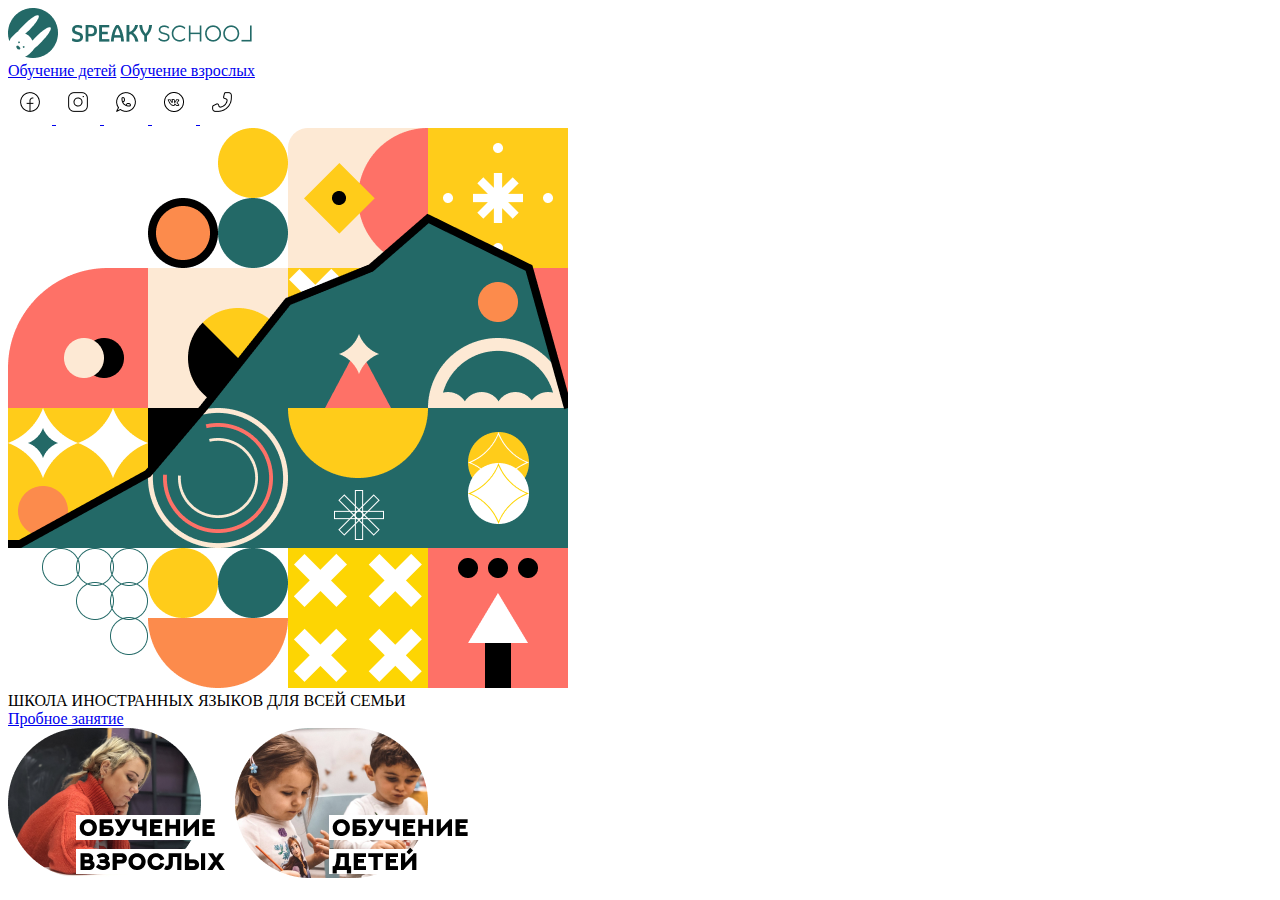
==== index.html @ a92d76d6 "add prepros ad scss" ====
<!DOCTYPE html>
<html lang="en">
<head>
    <meta charset="UTF-8">
    <meta http-equiv="X-UA-Compatible" content="IE=edge">
    <meta name="viewport" content="width=device-width, initial-scale=1.0">
    <title>Speaky School</title>
</head>
<body>
    <nav class="nav">
        <div class="nav__logo">
            <img src="/img/main/logo_header.png" alt="SPEAKY SCHOOL">
        </div>
        <a href="#" class="nav__menu">Обучение детей</a>
        <a href="#" class="nav__menu">Обучение взрослых</a>
        <div class="contacts">
            <a href="#" class="contacts__facebook">
                <img src="/img/main/facebook.png" alt="facebook">
            </a>
            <a href="#" class="contacts__instagram">
                <img src="/img/main/instagram.png" alt="instagram">
            </a>
            <a href="#" class="contacts__whatsup">
                <img src="/img/main/whatsapp.png" alt="whatsapp">
            </a>
            <a href="#" class="contacts__vk">
                <img src="/img/main/vk.png" alt="vk">
            </a>
            <a href="#" class="contacts__phone">
                <img src="/img/main/phone.png" alt="phone">
            </a>
        </div>
    </nav>
    <header class="header">
        <div class="header__logo">
            <img src="/img/main/head.png" alt="head">
        </div>
        <div class="title">
            <div class="title__text">ШКОЛА ИНОСТРАННЫХ ЯЗЫКОВ ДЛЯ ВСЕЙ СЕМЬИ</div>
            <a href="#" class="title__btn">Пробное занятие</a>
        </div>
    </header>
    <section class="subtitle">
        <img src="/img/main/adult_head.png" alt="adults_head">
        <img src="/img/main/children_head.png" alt="children_head">
    </section>
</body>
</html>
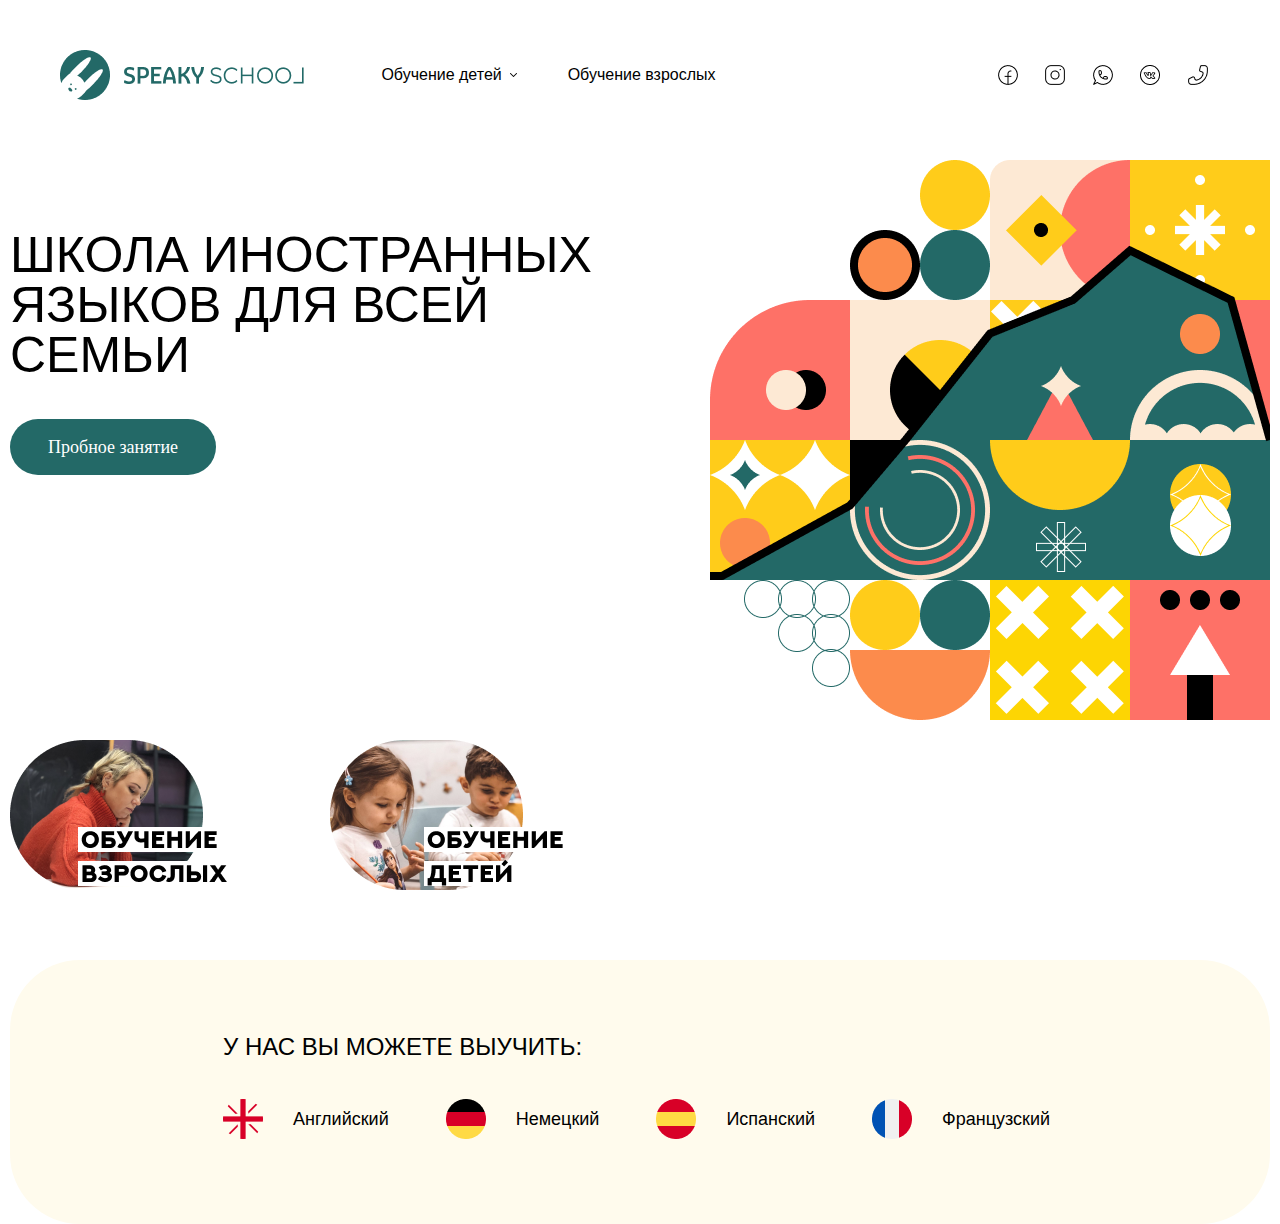
==== commit 27aaffc1: "first part of first page" ====
--- a/index.html
+++ b/index.html
@@ -4,6 +4,7 @@
     <meta charset="UTF-8">
     <meta http-equiv="X-UA-Compatible" content="IE=edge">
     <meta name="viewport" content="width=device-width, initial-scale=1.0">
+    <link rel="stylesheet" href="/css/style.css">
     <title>Speaky School</title>
 </head>
 <body>
@@ -11,8 +12,8 @@
         <div class="nav__logo">
             <img src="/img/main/logo_header.png" alt="SPEAKY SCHOOL">
         </div>
-        <a href="#" class="nav__menu">Обучение детей</a>
-        <a href="#" class="nav__menu">Обучение взрослых</a>
+        <a href="#" class="nav__menu children">Обучение детей <img src="/img/main/down-small.png" alt="down-small"></a>
+        <a href="#" class="nav__menu adults">Обучение взрослых</a>
         <div class="contacts">
             <a href="#" class="contacts__facebook">
                 <img src="/img/main/facebook.png" alt="facebook">
@@ -31,18 +32,29 @@
             </a>
         </div>
     </nav>
-    <header class="header">
-        <div class="header__logo">
-            <img src="/img/main/head.png" alt="head">
+    <header class="container-header">
+        <div class="header">
+            <div class="title">
+                <h1 class="title__text">ШКОЛА ИНОСТРАННЫХ ЯЗЫКОВ ДЛЯ ВСЕЙ СЕМЬИ</h1>
+                <a href="#" class="title__btn">Пробное занятие</a>
+            </div>
+            <div class="header__logo">
+                <img src="/img/main/head.png" alt="head">
+            </div>
         </div>
-        <div class="title">
-            <div class="title__text">ШКОЛА ИНОСТРАННЫХ ЯЗЫКОВ ДЛЯ ВСЕЙ СЕМЬИ</div>
-            <a href="#" class="title__btn">Пробное занятие</a>
+        <div class="subtitle">
+            <img src="/img/main/adult_head.png" alt="adults_head">
+            <img src="/img/main/children_head.png" alt="children_head">
         </div>
     </header>
-    <section class="subtitle">
-        <img src="/img/main/adult_head.png" alt="adults_head">
-        <img src="/img/main/children_head.png" alt="children_head">
+    <section class="learn">
+        <h2 class="learn__title">У НАС ВЫ МОЖЕТЕ ВЫУЧИТЬ:</h2>
+        <div class="learn__language">
+            <h3 class="learn__language_english">Английский</h3>
+            <h3 class="learn__language_germany">Немецкий</h3>
+            <h3 class="learn__language_spain">Испанский</h3>
+            <h3 class="learn__language_france">Французский</h3>
+        </div>
     </section>
 </body>
 </html>--- a/css/style.css
+++ b/css/style.css
@@ -0,0 +1,225 @@
+@font-face {
+  font-family: "Nextart-Heavy", Arial, Helvetica, sans-serif;
+  src: url(../fonts/Nextart-Heavy.otf) format("opentype");
+  font-style: normal;
+  font-weight: 900;
+}
+@font-face {
+  font-family: "Raleway-SemiBold", Arial, Helvetica, sans-serif;
+  src: url(../fonts/Raleway-SemiBold.ttf) format("truetype");
+  font-style: normal;
+  font-weight: 600;
+}
+@font-face {
+  font-family: "Raleway-Medium", Arial, Helvetica, sans-serif;
+  src: url(../fonts/Raleway-Medium.ttf) format("truetype");
+  font-style: normal;
+  font-weight: 500;
+}
+@font-face {
+  font-family: "Raleway-Light", Arial, Helvetica, sans-serif;
+  src: url(../fonts/Raleway-Light.ttf) format("truetype");
+  font-style: normal;
+  font-weight: 300;
+}
+* {
+  padding: 0;
+  margin: 0;
+  border: 0;
+}
+
+*, *:before, *:after {
+  -webkit-box-sizing: border-box;
+  box-sizing: border-box;
+}
+
+:focus, :active {
+  outline: none;
+}
+
+a:focus, a:active {
+  outline: none;
+}
+
+nav, footer, header, aside {
+  display: block;
+}
+
+html, body {
+  height: 100%;
+  width: 100%;
+  font-size: 100%;
+  line-height: 1;
+  font-size: 14px;
+  -ms-text-size-adjust: 100%;
+  -moz-text-size-adjust: 100%;
+}
+
+input, button, textarea {
+  font-family: inherit;
+}
+
+input::-ms-clear {
+  display: none;
+}
+
+button {
+  cursor: pointer;
+}
+
+button::-moz-focus-inner {
+  padding: 0;
+  border: 0;
+}
+
+a, a:visited {
+  text-decoration: none;
+  color: black;
+}
+
+a:hover {
+  text-decoration: none;
+}
+
+ul li {
+  list-style: none;
+}
+
+img {
+  vertical-align: top;
+}
+
+h1, h2, h3, h4, h5, h6 {
+  font-size: inherit;
+  font-weight: inherit;
+}
+
+.nav {
+  max-width: 1260px;
+  display: -webkit-box;
+  display: -ms-flexbox;
+  display: flex;
+  -webkit-box-pack: center;
+      -ms-flex-pack: center;
+          justify-content: center;
+  -webkit-box-align: center;
+      -ms-flex-align: center;
+          align-items: center;
+  margin: 50px auto 60px;
+}
+
+.nav__logo {
+  margin-right: 77px;
+}
+
+.nav__menu {
+  font-family: "Raleway-Medium", Arial, Helvetica, sans-serif;
+  font-size: 16px;
+}
+.nav__menu img {
+  margin-right: 46.5px;
+}
+.nav__menu.adults {
+  margin-right: 270px;
+}
+
+.container-header {
+  max-width: 1260px;
+  margin: 0 auto;
+}
+
+.header {
+  display: -webkit-box;
+  display: -ms-flexbox;
+  display: flex;
+  margin-bottom: 20px;
+}
+.header .title__text {
+  font-family: "Nextart-Heavy", Arial, Helvetica, sans-serif;
+  font-size: 50px;
+  width: 665px;
+  margin-top: 70px;
+  margin-right: 35px;
+  margin-bottom: 58px;
+}
+.header .title__btn {
+  border-radius: 30px;
+  padding: 18px 38px;
+  background-color: #236967;
+  color: white;
+  font-size: 18px;
+}
+
+.subtitle {
+  max-width: 562px;
+  display: -webkit-box;
+  display: -ms-flexbox;
+  display: flex;
+  -webkit-box-pack: justify;
+      -ms-flex-pack: justify;
+          justify-content: space-between;
+}
+
+.learn {
+  max-width: 1260px;
+  margin: 70px auto 140px;
+  background: #FFFBED;
+  border-radius: 70px;
+  padding: 75px 220px 85px 213px;
+}
+.learn .learn__title {
+  margin-bottom: 40px;
+  font-size: 24px;
+  font-family: "Nextart-Heavy", Arial, Helvetica, sans-serif;
+}
+.learn .learn__language {
+  display: -webkit-box;
+  display: -ms-flexbox;
+  display: flex;
+  -webkit-box-pack: justify;
+      -ms-flex-pack: justify;
+          justify-content: space-between;
+  height: 40px;
+  font-size: 18px;
+  font-family: "Raleway-Medium", Arial, Helvetica, sans-serif;
+}
+.learn .learn__language .learn__language_english {
+  background: url(/img/main/english.png) no-repeat left;
+  display: -webkit-box;
+  display: -ms-flexbox;
+  display: flex;
+  -webkit-box-align: center;
+      -ms-flex-align: center;
+          align-items: center;
+  padding-left: 70px;
+}
+.learn .learn__language .learn__language_germany {
+  background: url(/img/main/germany.png) no-repeat left;
+  display: -webkit-box;
+  display: -ms-flexbox;
+  display: flex;
+  -webkit-box-align: center;
+      -ms-flex-align: center;
+          align-items: center;
+  padding-left: 70px;
+}
+.learn .learn__language .learn__language_spain {
+  background: url(/img/main/spain.png) no-repeat left;
+  display: -webkit-box;
+  display: -ms-flexbox;
+  display: flex;
+  -webkit-box-align: center;
+      -ms-flex-align: center;
+          align-items: center;
+  padding-left: 70px;
+}
+.learn .learn__language .learn__language_france {
+  background: url(/img/main/france.png) no-repeat left;
+  display: -webkit-box;
+  display: -ms-flexbox;
+  display: flex;
+  -webkit-box-align: center;
+      -ms-flex-align: center;
+          align-items: center;
+  padding-left: 70px;
+}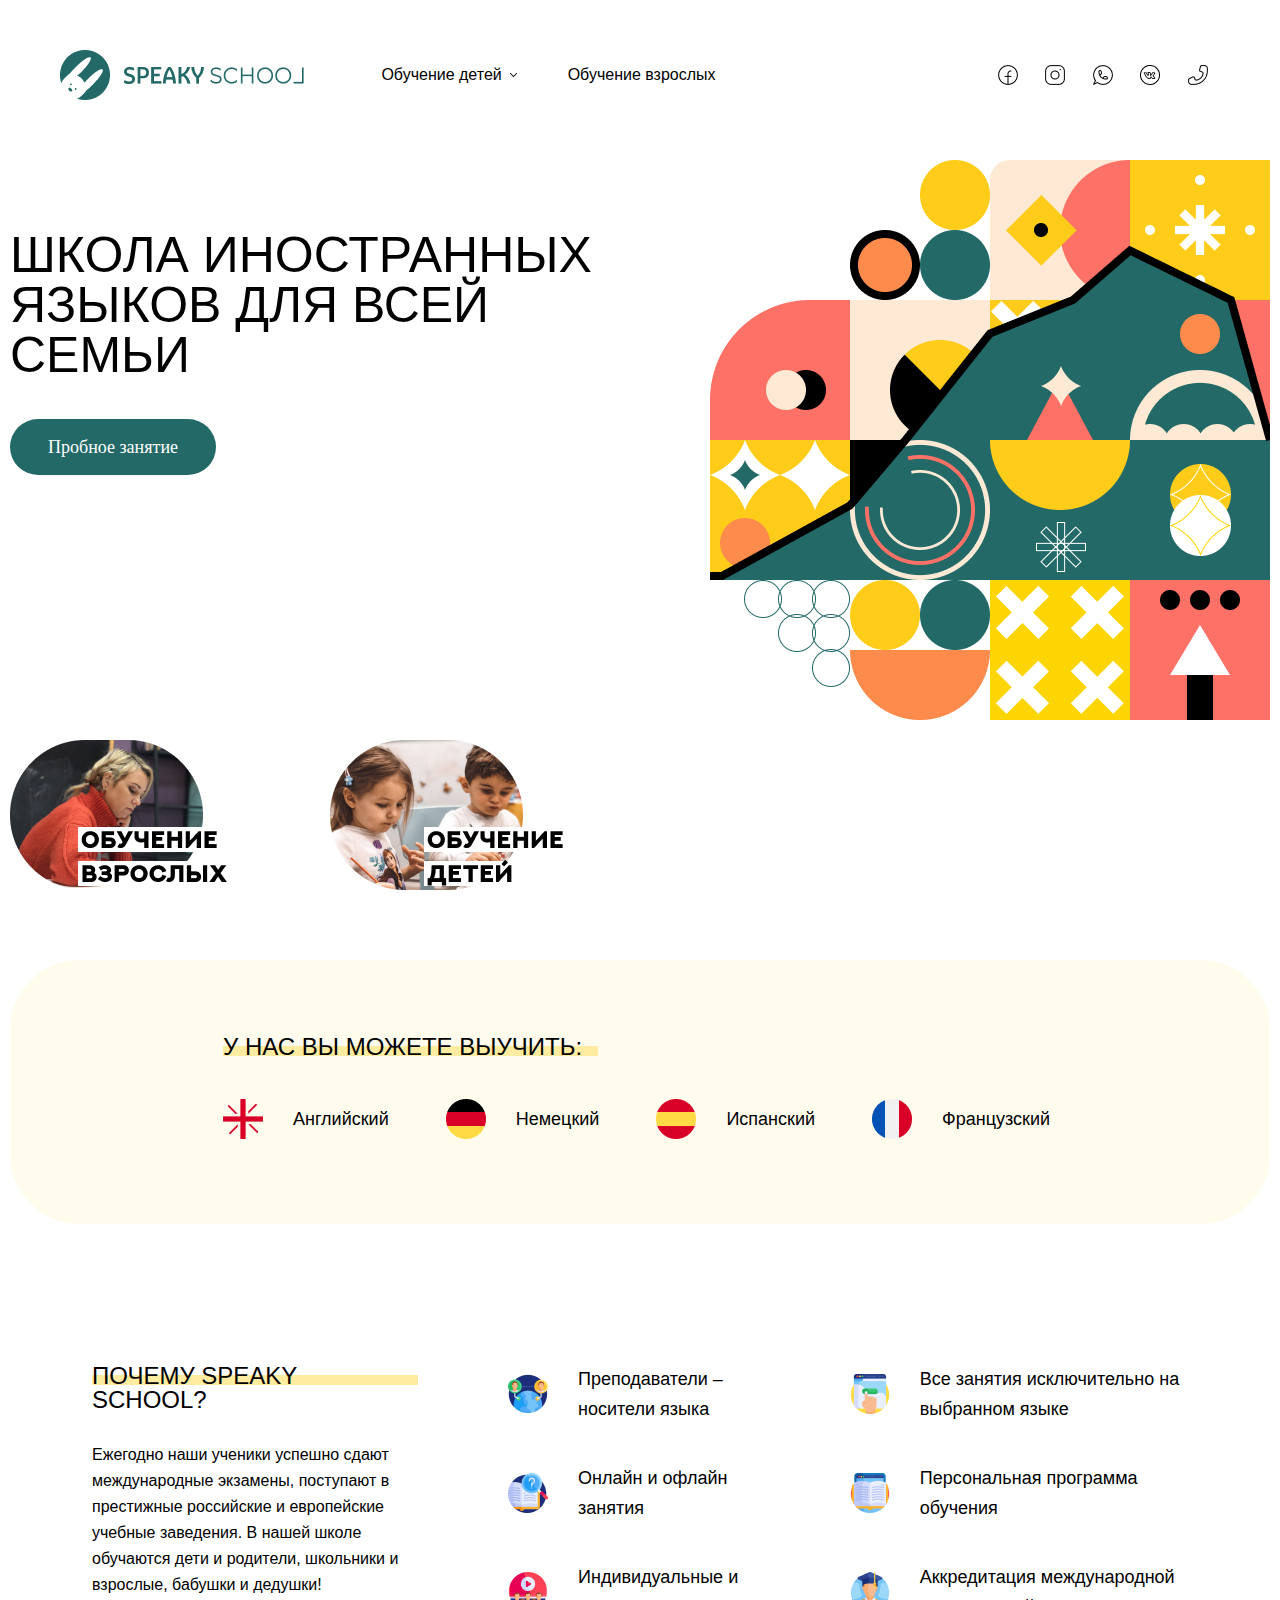
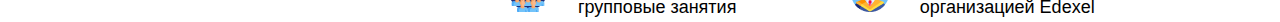
==== commit 4b9b304c: "add section whyss?" ====
--- a/index.html
+++ b/index.html
@@ -48,7 +48,10 @@
         </div>
     </header>
     <section class="learn">
-        <h2 class="learn__title">У НАС ВЫ МОЖЕТЕ ВЫУЧИТЬ:</h2>
+        <div class="title">
+            <div class="title__rectangle"></div>
+            <h2 class="learn__title">У НАС ВЫ МОЖЕТЕ ВЫУЧИТЬ:</h2>
+        </div>
         <div class="learn__language">
             <h3 class="learn__language_english">Английский</h3>
             <h3 class="learn__language_germany">Немецкий</h3>
@@ -56,5 +59,27 @@
             <h3 class="learn__language_france">Французский</h3>
         </div>
     </section>
+    <section class="whyss">
+        <div class="description">
+            <div class="title">
+                <div class="title__rectangle"></div>
+                <h2 class="learn__title">ПОЧЕМУ SPEAKY SCHOOL?</h2>
+            </div>
+            <p class="description__text">
+                Ежегодно наши ученики успешно сдают международные экзамены, поступают в престижные российские и европейские учебные заведения. 
+                В нашей школе обучаются дети и родители, школьники и взрослые, бабушки и дедушки!
+            </p>
+        </div>
+        <div class="description__answers left">
+            <h3 class="item1">Преподаватели – носители языка</h3>
+            <h3 class="item2">Онлайн и офлайн занятия</h3>
+            <h3 class="item3">Индивидуальные и групповые занятия</h3>
+        </div>
+        <div class="description__answers right">
+            <h3 class="item1">Все занятия исключительно на выбранном языке</h3>
+            <h3 class="item2">Персональная программа обучения</h3>
+            <h3 class="item3">Аккредитация международной организацией Edexel</h3>
+        </div>
+    </section>
 </body>
 </html>--- a/css/style.css
+++ b/css/style.css
@@ -1,24 +1,24 @@
 @font-face {
   font-family: "Nextart-Heavy", Arial, Helvetica, sans-serif;
-  src: url(../fonts/Nextart-Heavy.otf) format("opentype");
+  src: url(/fonts/Nextart-Heavy.ttf) format("truetype");
   font-style: normal;
   font-weight: 900;
 }
 @font-face {
   font-family: "Raleway-SemiBold", Arial, Helvetica, sans-serif;
-  src: url(../fonts/Raleway-SemiBold.ttf) format("truetype");
+  src: url(/fonts/Raleway-SemiBold.ttf) format("truetype");
   font-style: normal;
   font-weight: 600;
 }
 @font-face {
   font-family: "Raleway-Medium", Arial, Helvetica, sans-serif;
-  src: url(../fonts/Raleway-Medium.ttf) format("truetype");
+  src: url(/fonts/Raleway-Medium.ttf) format("truetype");
   font-style: normal;
   font-weight: 500;
 }
 @font-face {
   font-family: "Raleway-Light", Arial, Helvetica, sans-serif;
-  src: url(../fonts/Raleway-Light.ttf) format("truetype");
+  src: url(/fonts/Raleway-Light.ttf) format("truetype");
   font-style: normal;
   font-weight: 300;
 }
@@ -167,10 +167,24 @@
   border-radius: 70px;
   padding: 75px 220px 85px 213px;
 }
-.learn .learn__title {
+.learn .title {
+  width: 375px;
+  position: relative;
+}
+.learn .title .learn__title {
   margin-bottom: 40px;
   font-size: 24px;
   font-family: "Nextart-Heavy", Arial, Helvetica, sans-serif;
+  position: relative;
+}
+.learn .title .title__rectangle {
+  background: #FFECA0;
+  width: 100%;
+  height: 10px;
+  position: absolute;
+  top: 0;
+  left: 0;
+  margin-top: 11px;
 }
 .learn .learn__language {
   display: -webkit-box;
@@ -222,4 +236,125 @@
       -ms-flex-align: center;
           align-items: center;
   padding-left: 70px;
+}
+
+.whyss {
+  max-width: 1096px;
+  margin: 140px auto;
+  display: -webkit-box;
+  display: -ms-flexbox;
+  display: flex;
+  -webkit-box-pack: justify;
+      -ms-flex-pack: justify;
+          justify-content: space-between;
+}
+.whyss .description {
+  width: 340px;
+}
+.whyss .description .title {
+  width: 326px;
+  position: relative;
+}
+.whyss .description .title .learn__title {
+  margin-bottom: 30px;
+  font-size: 24px;
+  font-family: "Nextart-Heavy", Arial, Helvetica, sans-serif;
+  position: relative;
+}
+.whyss .description .title .title__rectangle {
+  background: #FFECA0;
+  width: 100%;
+  height: 10px;
+  position: absolute;
+  top: 0;
+  left: 0;
+  margin-top: 11px;
+}
+.whyss .description .description__text {
+  font-family: "Raleway-Light", Arial, Helvetica, sans-serif;
+  font-size: 16px;
+  line-height: 26px;
+  padding-bottom: 24px;
+}
+.whyss .description__answers {
+  display: -webkit-box;
+  display: -ms-flexbox;
+  display: flex;
+  -webkit-box-orient: vertical;
+  -webkit-box-direction: normal;
+      -ms-flex-direction: column;
+          flex-direction: column;
+  -webkit-box-pack: justify;
+      -ms-flex-pack: justify;
+          justify-content: space-between;
+  font-family: "Raleway-Medium", Arial, Helvetica, sans-serif;
+  font-size: 18px;
+}
+.whyss .left {
+  padding-left: 90px;
+  line-height: 30px;
+}
+.whyss .left .item1 {
+  background: url(/img/main/why_left01.png) no-repeat left;
+  display: -webkit-box;
+  display: -ms-flexbox;
+  display: flex;
+  -webkit-box-align: center;
+      -ms-flex-align: center;
+          align-items: center;
+  padding-left: 70px;
+}
+.whyss .left .item2 {
+  background: url(/img/main/why_left02.png) no-repeat left;
+  display: -webkit-box;
+  display: -ms-flexbox;
+  display: flex;
+  -webkit-box-align: center;
+      -ms-flex-align: center;
+          align-items: center;
+  padding-left: 70px;
+}
+.whyss .left .item3 {
+  background: url(/img/main/why_left03.png) no-repeat left;
+  display: -webkit-box;
+  display: -ms-flexbox;
+  display: flex;
+  -webkit-box-align: center;
+      -ms-flex-align: center;
+          align-items: center;
+  padding-left: 70px;
+}
+.whyss .right {
+  padding-left: 78px;
+  line-height: 30px;
+}
+.whyss .right .item1 {
+  background: url(/img/main/why_right01.png) no-repeat left;
+  display: -webkit-box;
+  display: -ms-flexbox;
+  display: flex;
+  -webkit-box-align: center;
+      -ms-flex-align: center;
+          align-items: center;
+  padding-left: 70px;
+}
+.whyss .right .item2 {
+  background: url(/img/main/why_right02.png) no-repeat left;
+  display: -webkit-box;
+  display: -ms-flexbox;
+  display: flex;
+  -webkit-box-align: center;
+      -ms-flex-align: center;
+          align-items: center;
+  padding-left: 70px;
+}
+.whyss .right .item3 {
+  background: url(/img/main/why_right03.png) no-repeat left;
+  display: -webkit-box;
+  display: -ms-flexbox;
+  display: flex;
+  -webkit-box-align: center;
+      -ms-flex-align: center;
+          align-items: center;
+  padding-left: 70px;
 }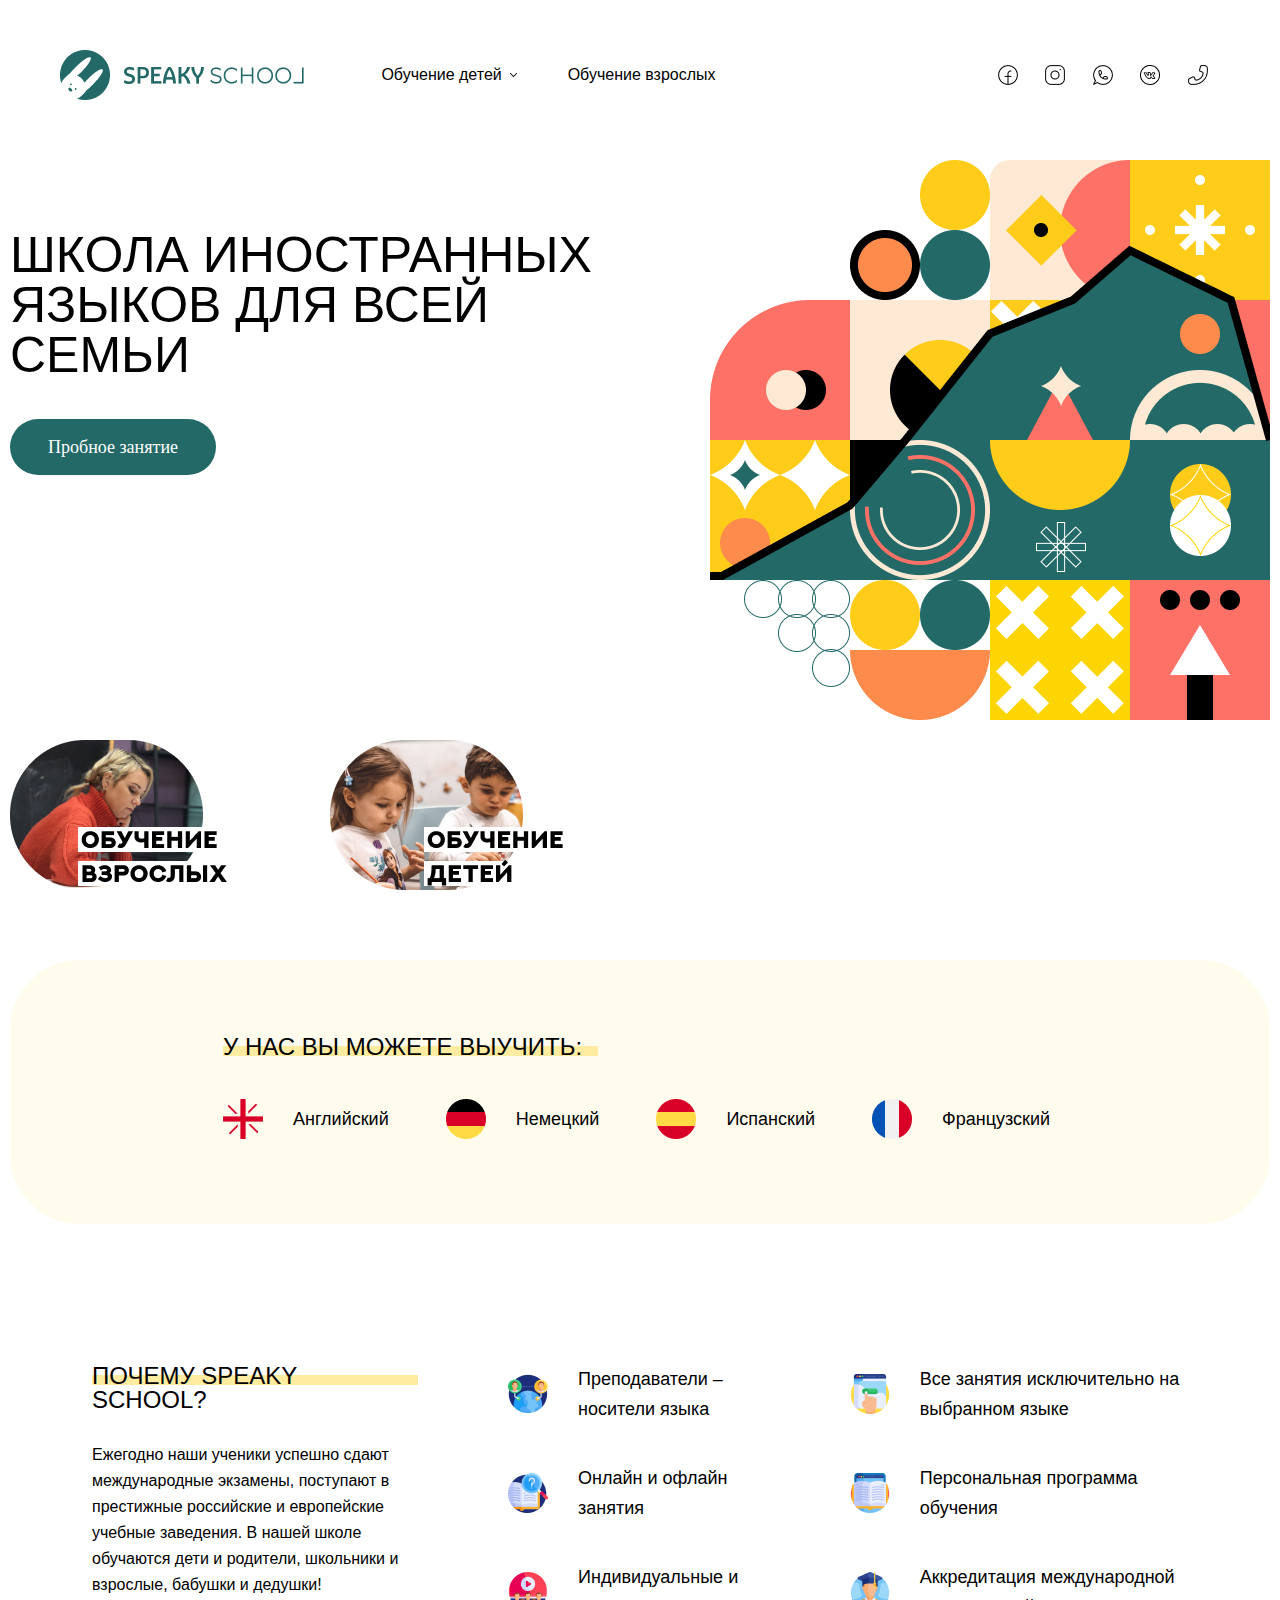
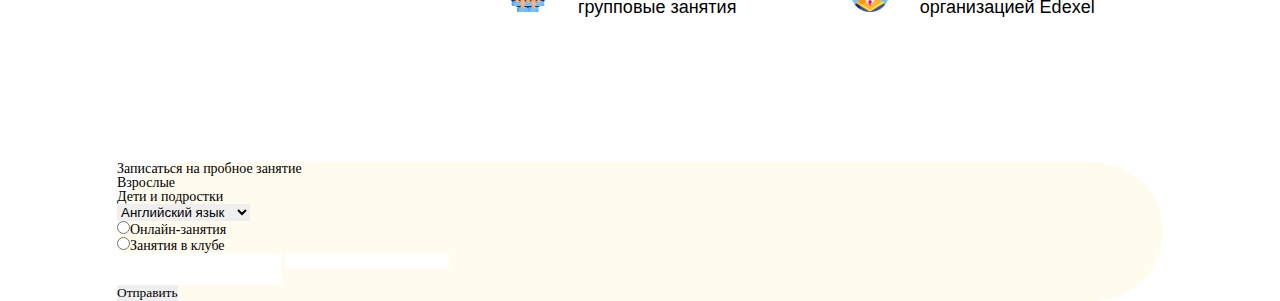
==== commit afaf3fd7: "prepare add-form" ====
--- a/index.html
+++ b/index.html
@@ -81,5 +81,32 @@
             <h3 class="item3">Аккредитация международной организацией Edexel</h3>
         </div>
     </section>
+    <section class="add-form">
+        <div class="main">
+            <div class="main__title">Записаться на пробное занятие</div>
+            <div class="main__subtitle">
+                <h3>Взрослые</h3>
+                <h3>Дети и подростки</h3>
+            </div>
+            <form action="#">
+                <select id="languages" class="add">
+                    <option value="english">Английский язык</option>
+                    <option value="english">Немецкий язык</option>
+                    <option value="english">Испанский язык</option>
+                    <option value="english">Французский язык</option>
+                </select>
+                <div class="checkbox">
+                    <p><input type="radio" value="online">Онлайн-занятия</p>
+                    <p><input type="radio" value="online">Занятия в клубе</p>
+                </div>
+                <div class="namewithphone">
+                    <input type="text" name="name">
+                    <input type="phone" name="phone">
+                </div>
+                <input type="email" name="e-mail">
+            </form>
+            <button type="submit">Отправить</button>
+        </div>
+    </section>
 </body>
 </html>--- a/css/style.css
+++ b/css/style.css
@@ -357,4 +357,11 @@
       -ms-flex-align: center;
           align-items: center;
   padding-left: 70px;
+}
+
+.add-form {
+  max-width: 1046px;
+  background: #FFFBED;
+  margin: 140px auto;
+  border-radius: 70px;
 }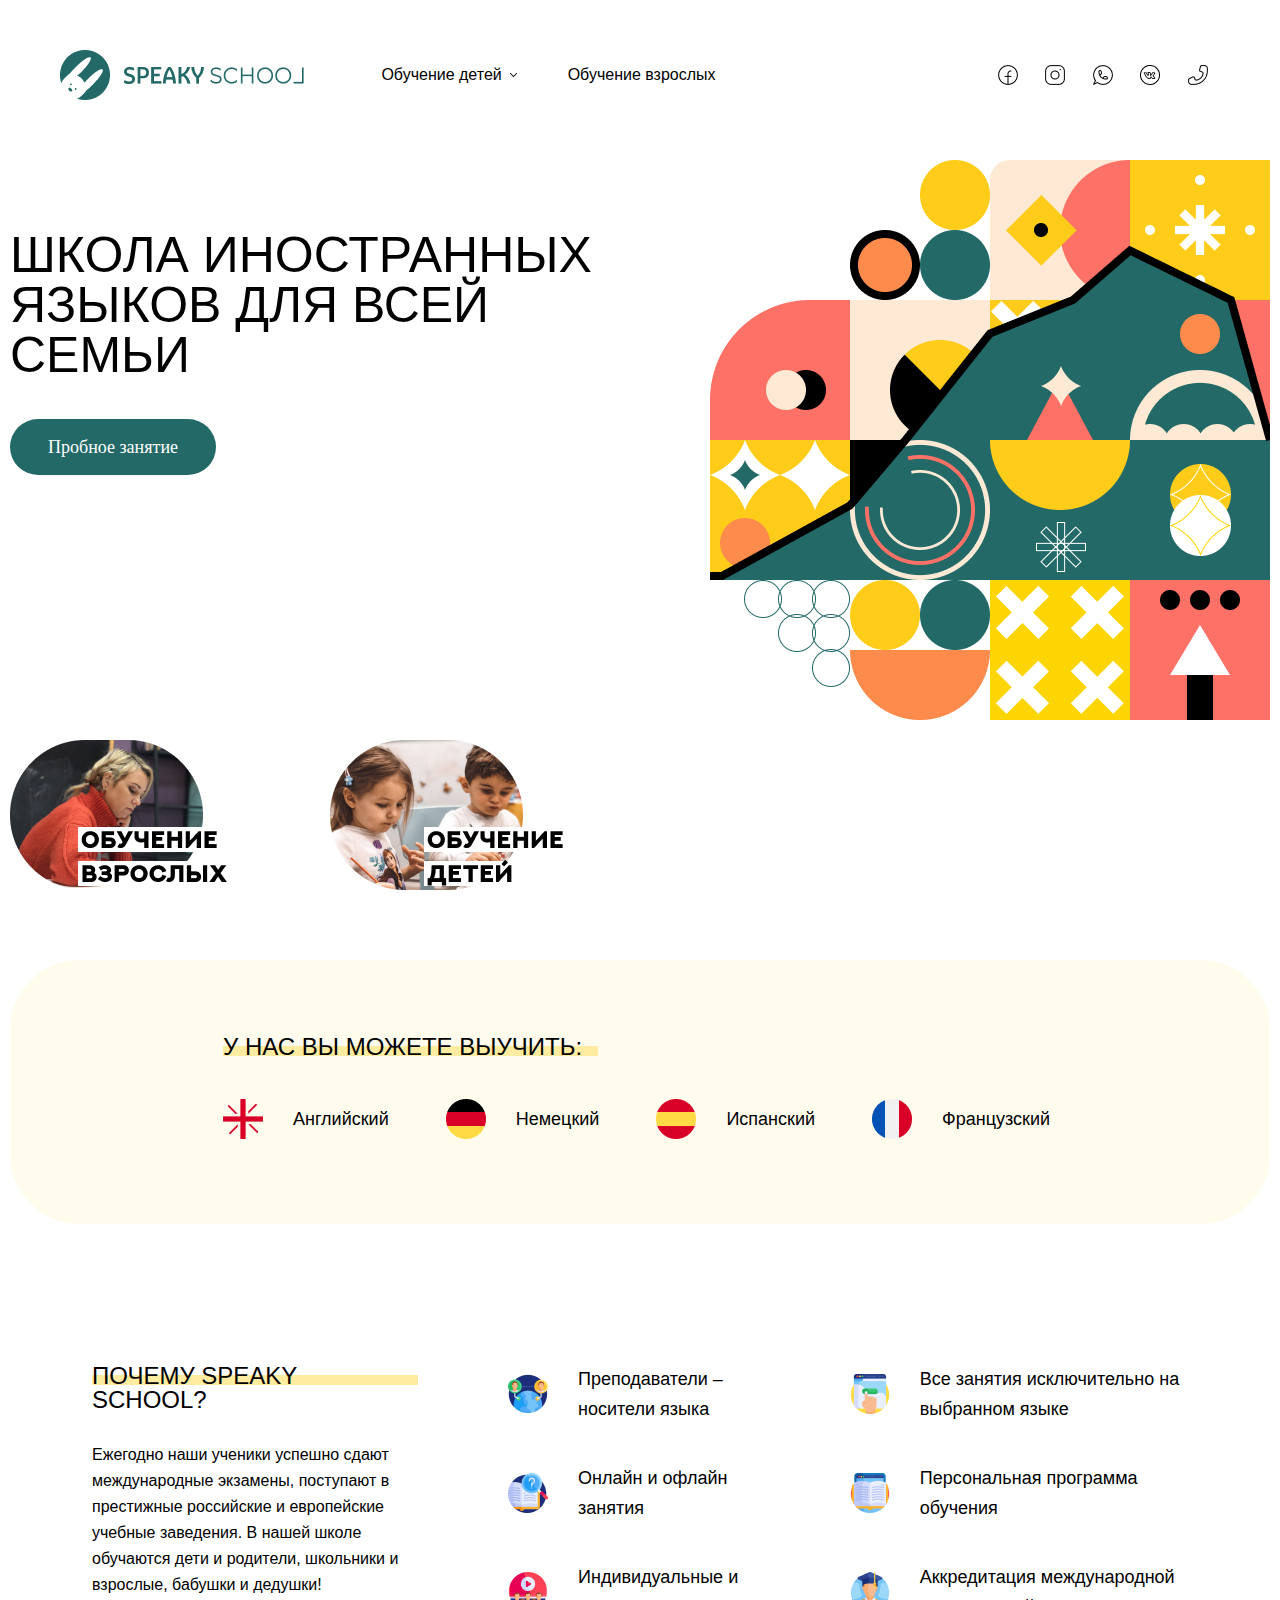
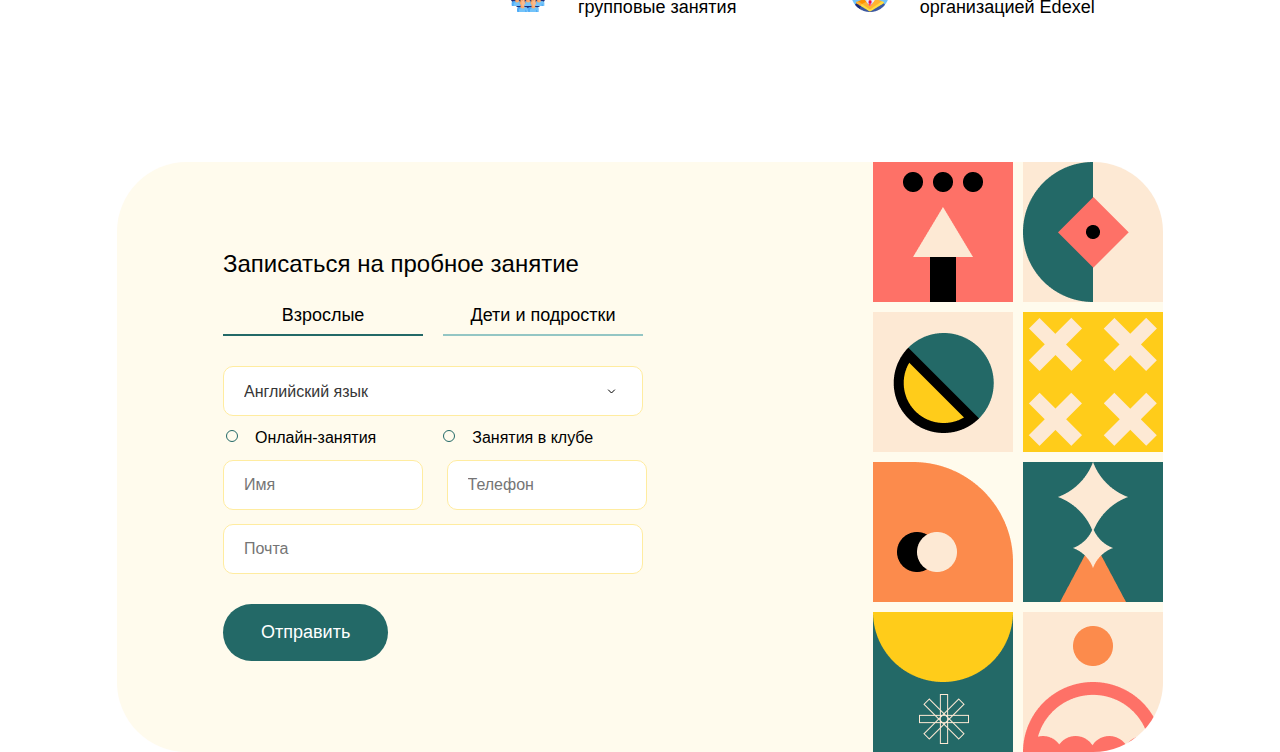
==== commit ca4d925c: "update section add-form" ====
--- a/index.html
+++ b/index.html
@@ -82,31 +82,29 @@
         </div>
     </section>
     <section class="add-form">
-        <div class="main">
-            <div class="main__title">Записаться на пробное занятие</div>
-            <div class="main__subtitle">
-                <h3>Взрослые</h3>
-                <h3>Дети и подростки</h3>
+            <div class="add-form__title">Записаться на пробное занятие</div>
+            <div class="add-form__subtitle">
+                <h3 class="adults">Взрослые</h3>
+                <h3 class="children">Дети и подростки</h3>
             </div>
-            <form action="#">
-                <select id="languages" class="add">
-                    <option value="english">Английский язык</option>
-                    <option value="english">Немецкий язык</option>
-                    <option value="english">Испанский язык</option>
-                    <option value="english">Французский язык</option>
+            <form action="#" class="form">
+                <select id="languages" class="form__select">
+                    <option value="english" class="add__item">Английский язык</option>
+                    <option value="germany" class="add__item">Немецкий язык</option>
+                    <option value="spain" class="add__item">Испанский язык</option>
+                    <option value="france" class="add__item">Французский язык</option>
                 </select>
-                <div class="checkbox">
-                    <p><input type="radio" value="online">Онлайн-занятия</p>
-                    <p><input type="radio" value="online">Занятия в клубе</p>
+                <div class="form__radio">
+                    <input type="radio" class="radio1" name="radio"><label for="radio">Онлайн-занятия</label>
+                    <input type="radio" class="radio2" name="radio"><label for="radio">Занятия в клубе</label>
                 </div>
-                <div class="namewithphone">
-                    <input type="text" name="name">
-                    <input type="phone" name="phone">
+                <div class="form__name-phone">
+                    <input type="text" name="name" class="under-inputs input-name" placeholder="Имя">
+                    <input type="phone" name="phone" class="under-inputs input-phone" placeholder="Телефон">
                 </div>
-                <input type="email" name="e-mail">
+                <input type="email" name="e-mail" class="under-inputs input-email" placeholder="Почта">
             </form>
-            <button type="submit">Отправить</button>
-        </div>
+            <button type="submit" class="btn">Отправить</button>
     </section>
 </body>
 </html>--- a/css/style.css
+++ b/css/style.css
@@ -364,4 +364,137 @@
   background: #FFFBED;
   margin: 140px auto;
   border-radius: 70px;
+  background: url(/img/main/add_form.png) no-repeat right;
+  background-color: #FFFBED;
+}
+.add-form .add-form__title {
+  font-family: "Nextart-Heavy", Arial, Helvetica, sans-serif;
+  font-size: 24px;
+  padding-top: 90px;
+  padding-left: 106px;
+}
+.add-form .add-form__subtitle {
+  display: -webkit-box;
+  display: -ms-flexbox;
+  display: flex;
+  font-family: "Raleway-Medium", Arial, Helvetica, sans-serif;
+  font-size: 18px;
+}
+.add-form .add-form__subtitle .adults {
+  width: 200px;
+  height: 30px;
+  text-align: center;
+  margin-top: 30px;
+  margin-left: 106px;
+  position: relative;
+}
+.add-form .add-form__subtitle .adults:after {
+  content: "";
+  position: absolute;
+  width: 200px;
+  bottom: 0;
+  height: 2px;
+  left: 0;
+  background: #236967;
+}
+.add-form .add-form__subtitle .children {
+  width: 200px;
+  height: 30px;
+  text-align: center;
+  margin-top: 30px;
+  margin-left: 20px;
+  position: relative;
+}
+.add-form .add-form__subtitle .children:after {
+  content: "";
+  position: absolute;
+  width: 200px;
+  bottom: 0;
+  height: 2px;
+  left: 0;
+  background: #94C6C4;
+}
+.add-form .form .form__select {
+  width: 420px;
+  height: 50px;
+  margin-top: 30px;
+  margin-left: 106px;
+  padding-left: 20px;
+  border-radius: 10px;
+  font-family: "Raleway-Light", Arial, Helvetica, sans-serif;
+  font-size: 16px;
+  color: #363636;
+  border: 1px solid #FFECA0;
+  -webkit-appearance: none;
+     -moz-appearance: none;
+          appearance: none;
+  background: url(/img/main/down-small.svg) no-repeat right;
+  background-color: #fff;
+  background-position-x: calc(100% - 23px);
+}
+.add-form .form .form__radio {
+  display: -webkit-box;
+  display: -ms-flexbox;
+  display: flex;
+  font-family: "Raleway-Light", Arial, Helvetica, sans-serif;
+  font-size: 16px;
+  margin-top: 14px;
+}
+.add-form .form .form__radio label {
+  margin-left: 17px;
+}
+.add-form .form .form__radio .radio1 {
+  margin-left: 109px;
+  -webkit-appearance: none;
+     -moz-appearance: none;
+          appearance: none;
+  width: 12px;
+  height: 12px;
+  border: 1px solid #236967;
+  border-radius: 50%;
+}
+.add-form .form .form__radio .radio1:checked {
+  border: 3px solid #236967;
+}
+.add-form .form .form__radio .radio2 {
+  margin-left: 67px;
+  -webkit-appearance: none;
+     -moz-appearance: none;
+          appearance: none;
+  width: 12px;
+  height: 12px;
+  border: 1px solid #236967;
+  border-radius: 50%;
+}
+.add-form .under-inputs {
+  margin-top: 14px;
+  width: 200px;
+  height: 50px;
+  padding-left: 20px;
+  border: 1px solid #FFECA0;
+  border-radius: 10px;
+  font-family: "Raleway-Light", Arial, Helvetica, sans-serif;
+  font-size: 16px;
+}
+.add-form .input-name {
+  margin-left: 106px;
+}
+.add-form .input-phone {
+  margin-left: 20px;
+}
+.add-form .input-email {
+  width: 420px;
+  height: 50px;
+  margin-left: 106px;
+}
+.add-form .btn {
+  padding: 18px 38px;
+  background: #236967;
+  color: #fff;
+  font-family: "Raleway-Semibold", Arial, Helvetica, sans-serif;
+  font-size: 18px;
+  margin-left: 106px;
+  border-radius: 30px;
+  margin-top: 30px;
+  margin-bottom: 91px;
 }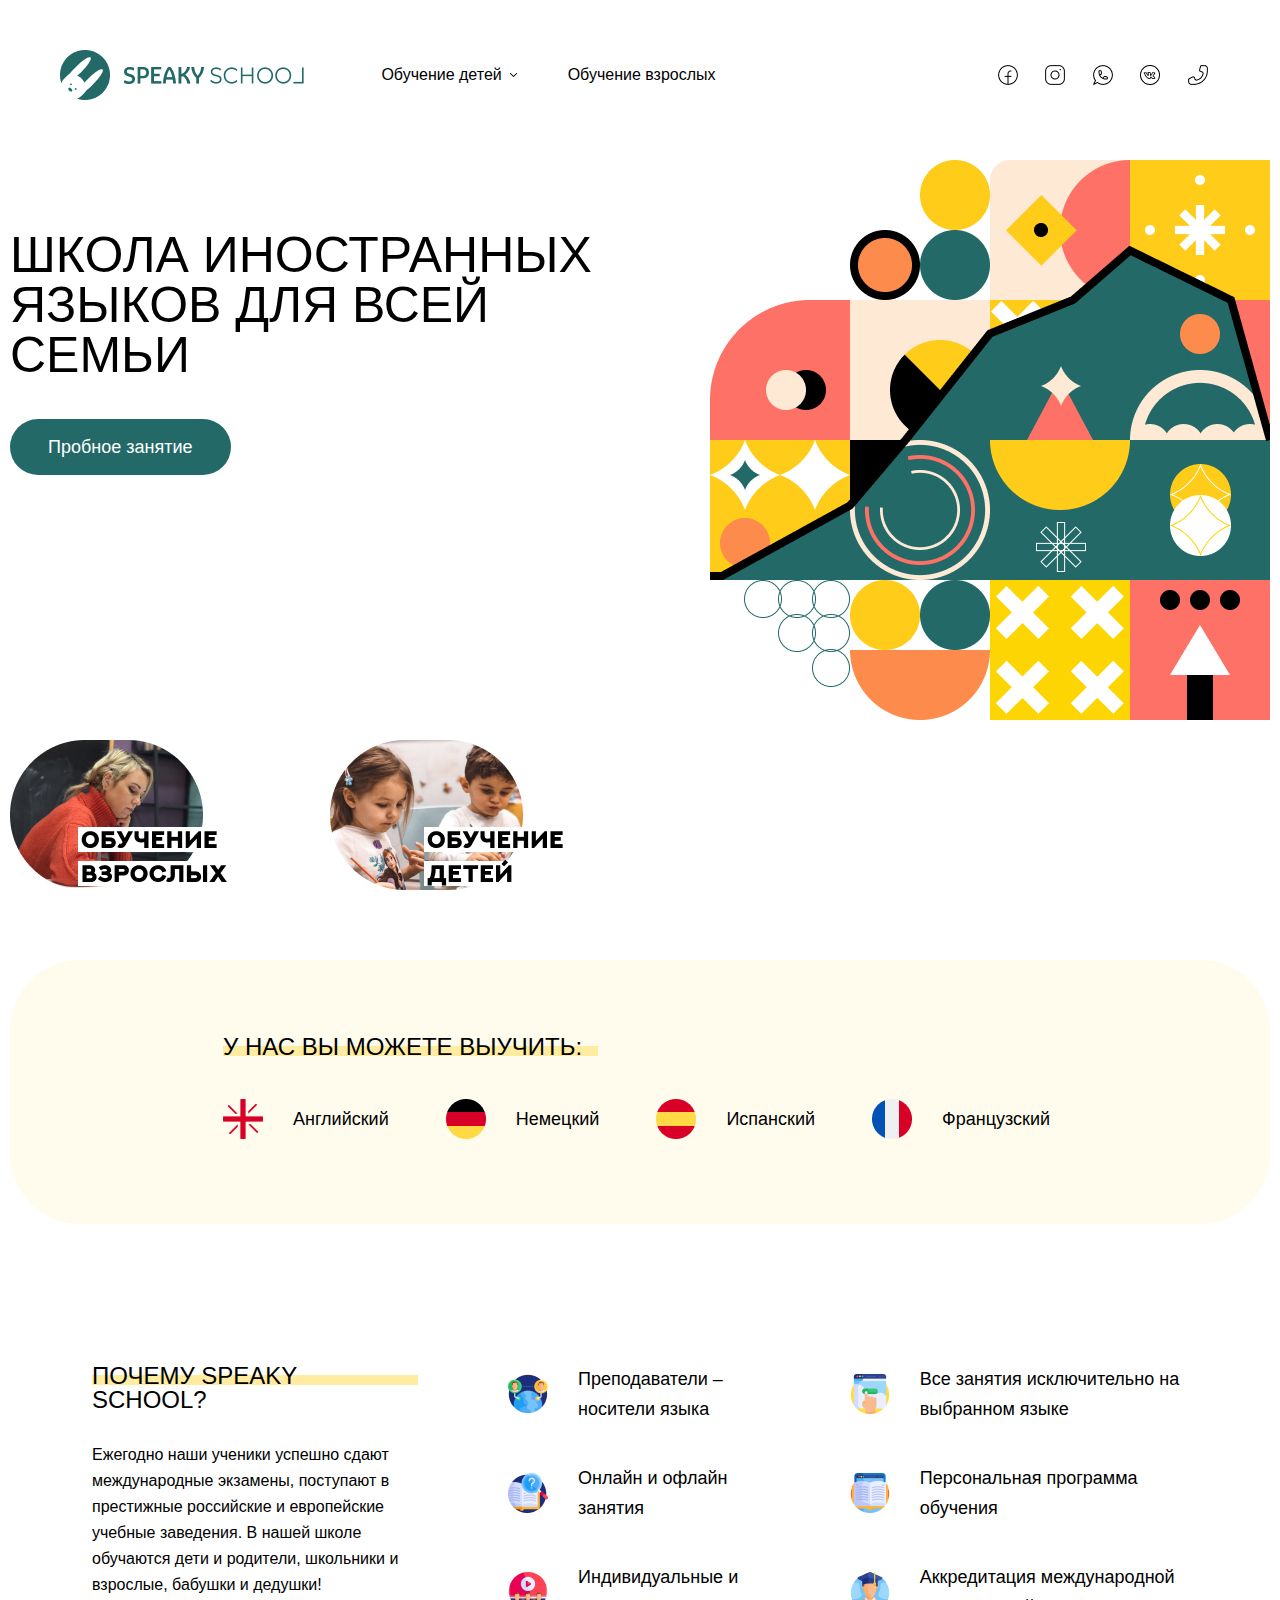
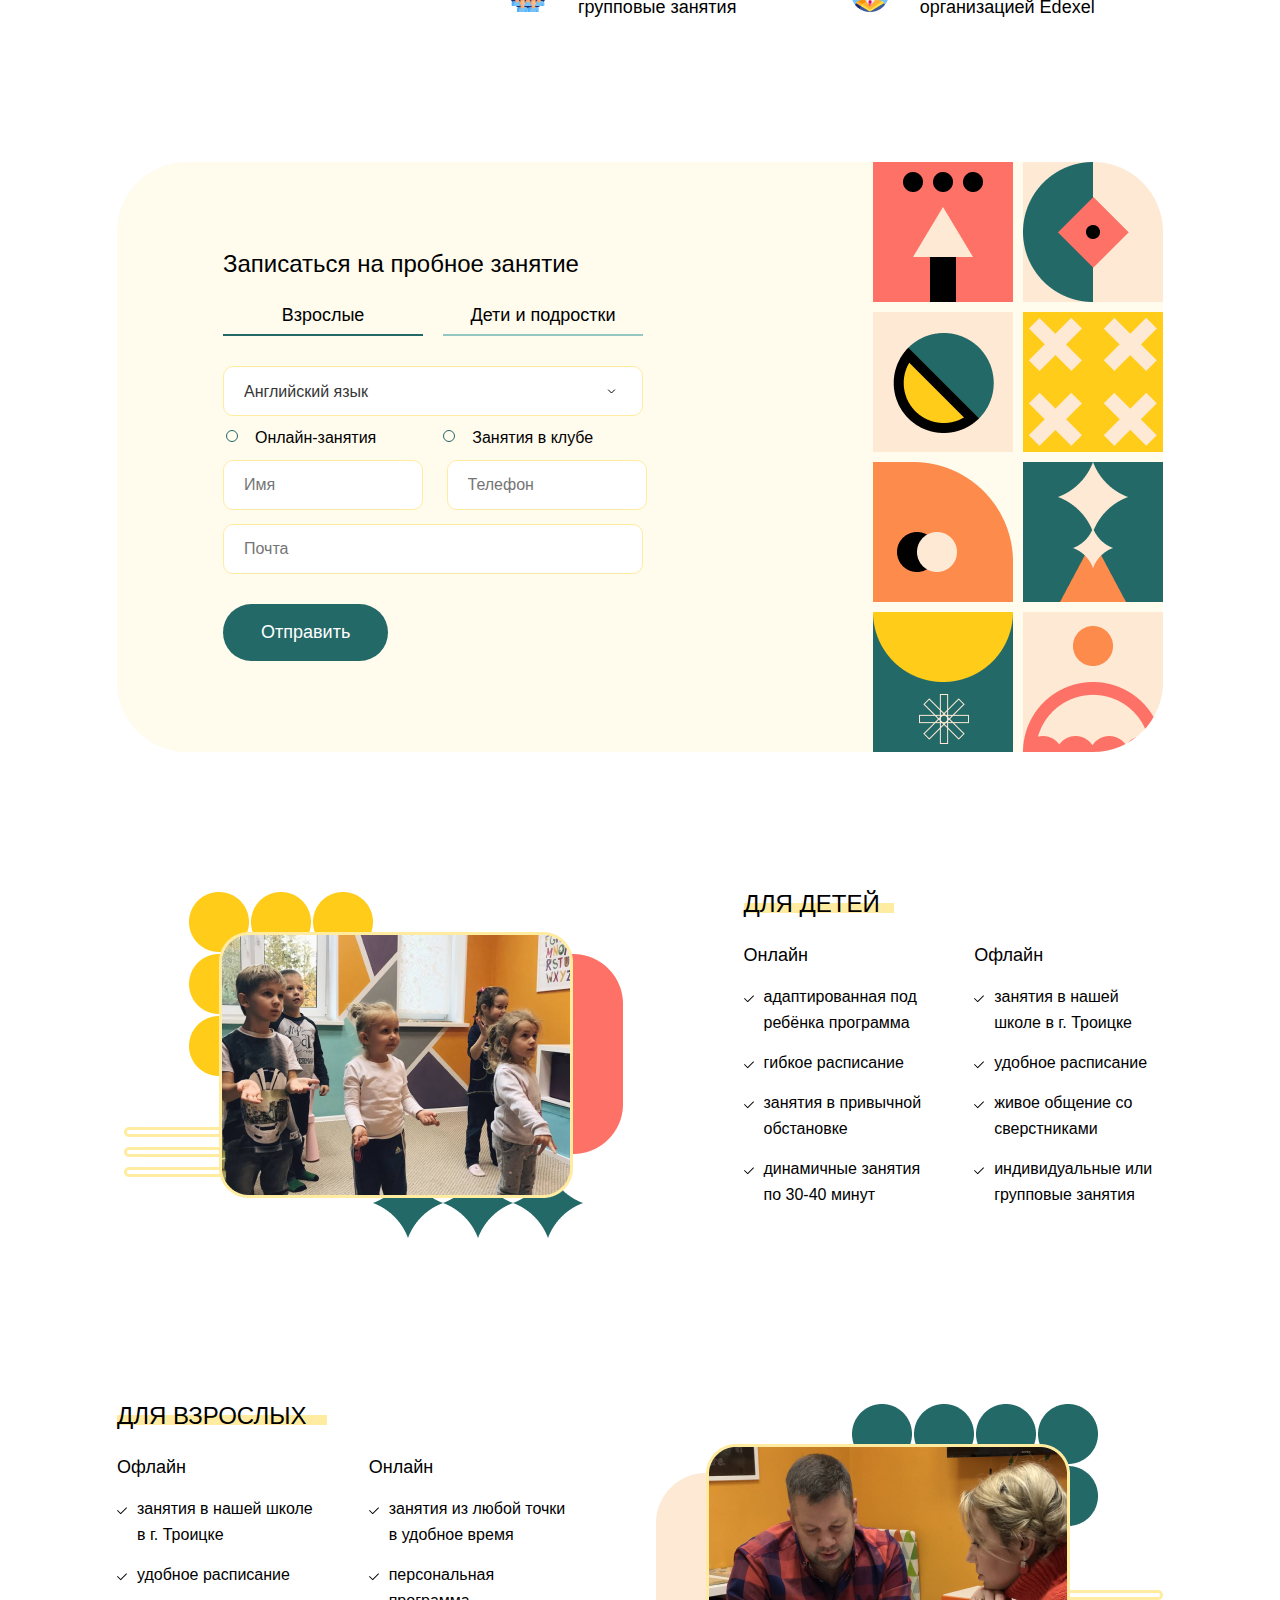
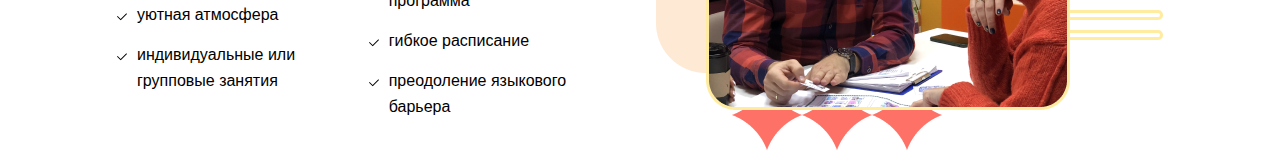
==== commit f2deecfe: "add sections for-children,for-adults" ====
--- a/index.html
+++ b/index.html
@@ -106,5 +106,55 @@
             </form>
             <button type="submit" class="btn">Отправить</button>
     </section>
+    <section class="for-children">
+        <img src="/img/main/info_children.png" alt="info_children">
+        <div class="info">
+            <div class="title">
+                <div class="title__rectangle"></div>
+                <h2 class="title__text">ДЛЯ ДЕТЕЙ</h2>
+            </div>
+            <div class="info__left-right">
+                <div class="info__left">
+                    <h3 class="subtitle">Онлайн</h3>
+                    <p class="text margin">адаптированная под ребёнка программа</p>
+                    <p class="text margin">гибкое расписание</p>
+                    <p class="text margin">занятия в привычной обстановке</p>
+                    <p class="text">динамичные занятия по 30-40 минут</p>
+                </div>
+                <div class="info__right">
+                    <h3 class="subtitle">Офлайн</h3>
+                    <p class="text margin">занятия в нашей школе в г. Троицке</p>
+                    <p class="text margin">удобное расписание</p>
+                    <p class="text margin">живое общение со сверстниками</p>
+                    <p class="text">индивидуальные или групповые занятия</p>
+                </div>
+            </div>
+        </div>
+    </section>
+    <section class="for-adults">
+        <div class="info">
+            <div class="title">
+                <div class="title__rectangle"></div>
+                <h2 class="title__text">ДЛЯ ВЗРОСЛЫХ</h2>
+            </div>
+            <div class="info__left-right">
+                <div class="info__left">
+                    <h3 class="subtitle">Офлайн</h3>
+                    <p class="text margin">занятия в нашей школе в г. Троицке</p>
+                    <p class="text margin">удобное расписание</p>
+                    <p class="text margin">уютная атмосфера</p>
+                    <p class="text">индивидуальные или групповые занятия</p>
+                </div>
+                <div class="info__right">
+                    <h3 class="subtitle">Онлайн</h3>
+                    <p class="text margin">занятия из любой точки в удобное время</p>
+                    <p class="text margin">персональная программа</p>
+                    <p class="text margin">гибкое расписание</p>
+                    <p class="text">преодоление языкового барьера</p>
+                </div>
+            </div>
+        </div>
+        <img src="/img/main/info_adults.png" alt="info_adults">
+    </section>
 </body>
 </html>--- a/css/style.css
+++ b/css/style.css
@@ -147,6 +147,7 @@
   padding: 18px 38px;
   background-color: #236967;
   color: white;
+  font-family: "Raleway-Semibold", Arial, Helvetica, sans-serif;
   font-size: 18px;
 }
 
@@ -497,4 +498,158 @@
   border-radius: 30px;
   margin-top: 30px;
   margin-bottom: 91px;
+}
+
+.for-children {
+  max-width: 1033px;
+  margin: 0 auto;
+  display: -webkit-box;
+  display: -ms-flexbox;
+  display: flex;
+}
+.for-children .info {
+  margin-left: 121px;
+}
+.for-children .info .title {
+  width: 150px;
+  position: relative;
+}
+.for-children .info .title .title__text {
+  margin-bottom: 30px;
+  font-size: 24px;
+  font-family: "Nextart-Heavy", Arial, Helvetica, sans-serif;
+  position: relative;
+}
+.for-children .info .title .title__rectangle {
+  background: #FFECA0;
+  width: 100%;
+  height: 10px;
+  position: absolute;
+  top: 0;
+  left: 0;
+  margin-top: 11px;
+}
+.for-children .info .info__left-right {
+  display: -webkit-box;
+  display: -ms-flexbox;
+  display: flex;
+}
+.for-children .info .info__left {
+  display: -webkit-box;
+  display: -ms-flexbox;
+  display: flex;
+  -webkit-box-orient: vertical;
+  -webkit-box-direction: normal;
+      -ms-flex-direction: column;
+          flex-direction: column;
+  -webkit-box-pack: start;
+      -ms-flex-pack: start;
+          justify-content: start;
+}
+.for-children .info .info__right {
+  display: -webkit-box;
+  display: -ms-flexbox;
+  display: flex;
+  -webkit-box-orient: vertical;
+  -webkit-box-direction: normal;
+      -ms-flex-direction: column;
+          flex-direction: column;
+  -webkit-box-pack: start;
+      -ms-flex-pack: start;
+          justify-content: start;
+  margin-left: 48px;
+}
+.for-children .info .subtitle {
+  font-family: "Raleway-Medium", Arial, Helvetica, sans-serif;
+  font-size: 18px;
+  margin-bottom: 20px;
+}
+.for-children .info .text {
+  font-family: "Raleway-Light", Arial, Helvetica, sans-serif;
+  font-size: 16px;
+  line-height: 26px;
+  background: url(/img/main/check.png) no-repeat left top;
+  background-position-y: 10px;
+  padding-left: 20px;
+  letter-spacing: 2%;
+}
+.for-children .info .margin {
+  margin-bottom: 14px;
+}
+
+.for-adults {
+  max-width: 1046px;
+  margin: 166px auto 140px;
+  display: -webkit-box;
+  display: -ms-flexbox;
+  display: flex;
+}
+.for-adults .info {
+  margin-right: 84px;
+}
+.for-adults .info .title {
+  width: 210px;
+  position: relative;
+}
+.for-adults .info .title .title__text {
+  margin-bottom: 30px;
+  font-size: 24px;
+  font-family: "Nextart-Heavy", Arial, Helvetica, sans-serif;
+  position: relative;
+}
+.for-adults .info .title .title__rectangle {
+  background: #FFECA0;
+  width: 100%;
+  height: 10px;
+  position: absolute;
+  top: 0;
+  left: 0;
+  margin-top: 11px;
+}
+.for-adults .info .info__left-right {
+  display: -webkit-box;
+  display: -ms-flexbox;
+  display: flex;
+}
+.for-adults .info .info__left {
+  display: -webkit-box;
+  display: -ms-flexbox;
+  display: flex;
+  -webkit-box-orient: vertical;
+  -webkit-box-direction: normal;
+      -ms-flex-direction: column;
+          flex-direction: column;
+  -webkit-box-pack: start;
+      -ms-flex-pack: start;
+          justify-content: start;
+}
+.for-adults .info .info__right {
+  display: -webkit-box;
+  display: -ms-flexbox;
+  display: flex;
+  -webkit-box-orient: vertical;
+  -webkit-box-direction: normal;
+      -ms-flex-direction: column;
+          flex-direction: column;
+  -webkit-box-pack: start;
+      -ms-flex-pack: start;
+          justify-content: start;
+  margin-left: 50px;
+}
+.for-adults .info .subtitle {
+  font-family: "Raleway-Medium", Arial, Helvetica, sans-serif;
+  font-size: 18px;
+  margin-bottom: 20px;
+}
+.for-adults .info .text {
+  font-family: "Raleway-Light", Arial, Helvetica, sans-serif;
+  font-size: 16px;
+  line-height: 26px;
+  background: url(/img/main/check.png) no-repeat left top;
+  background-position-y: 10px;
+  padding-left: 20px;
+  letter-spacing: 2%;
+}
+.for-adults .info .margin {
+  margin-bottom: 14px;
 }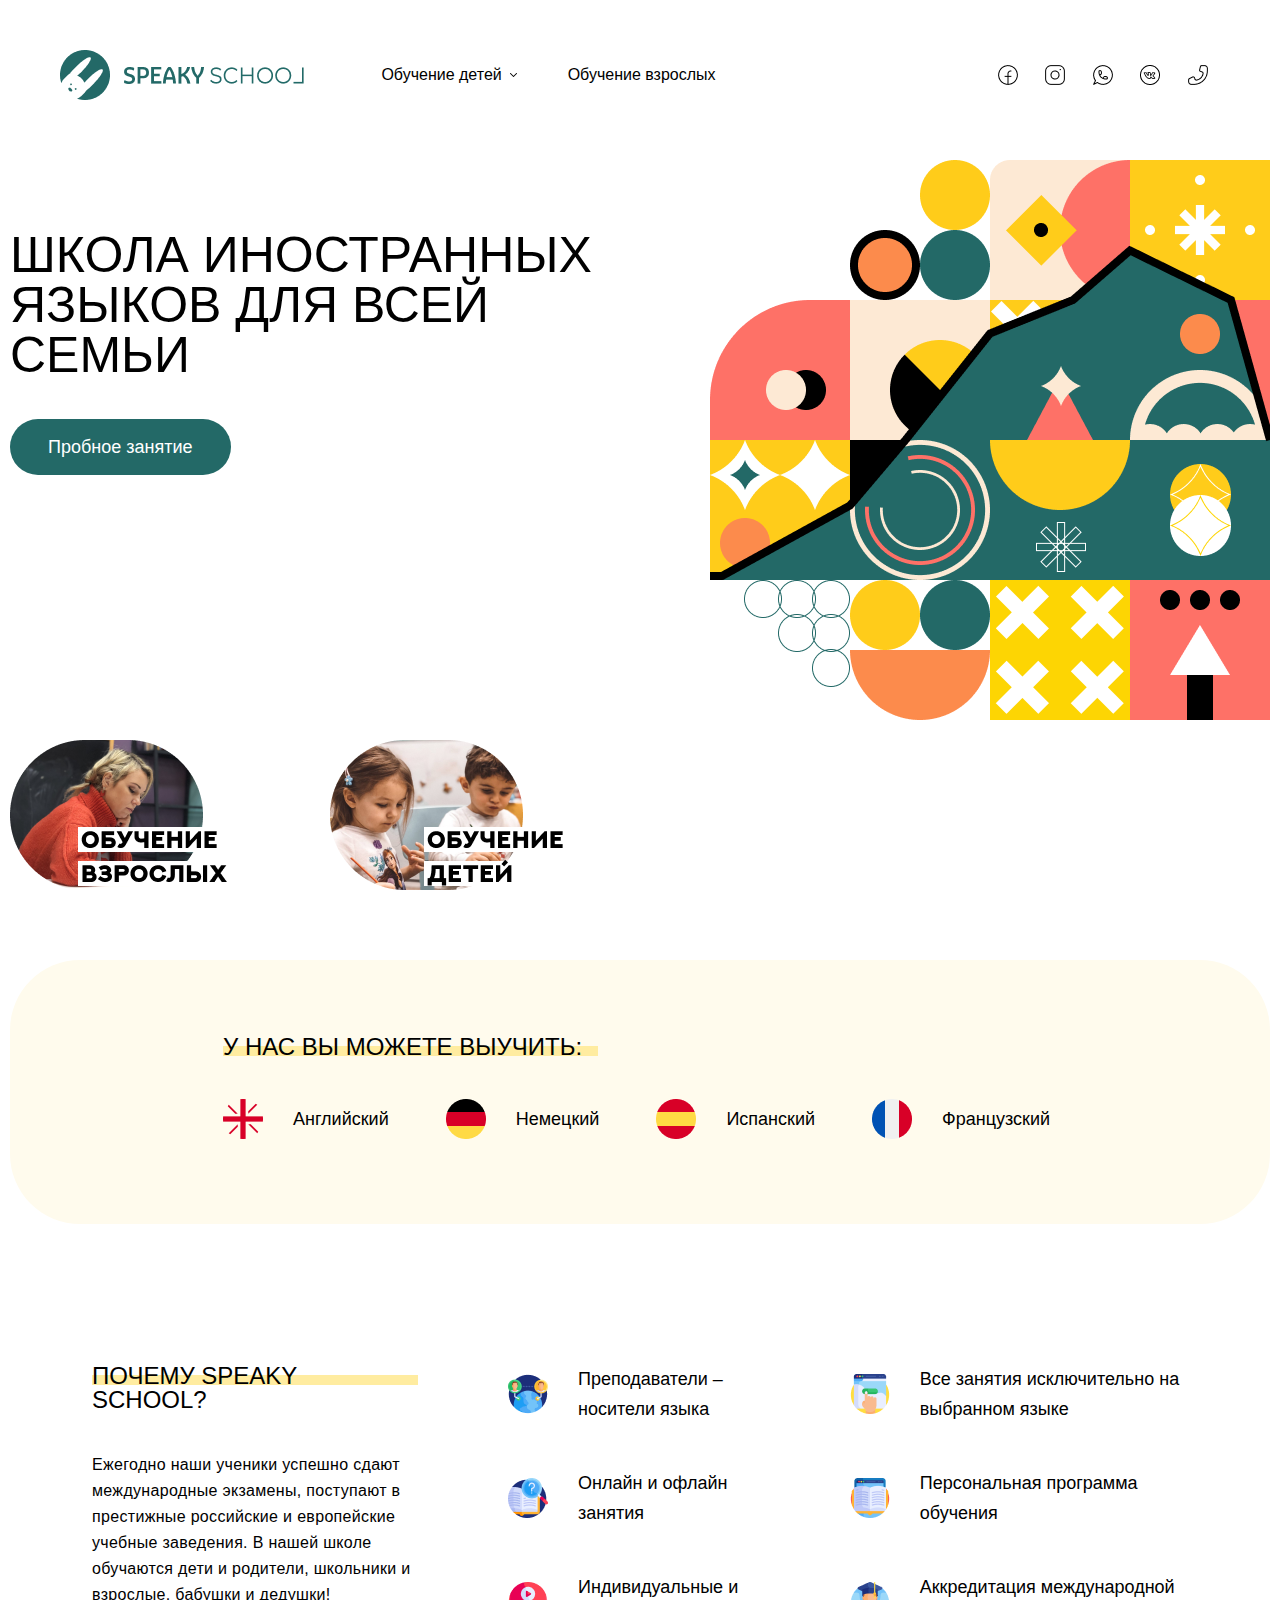
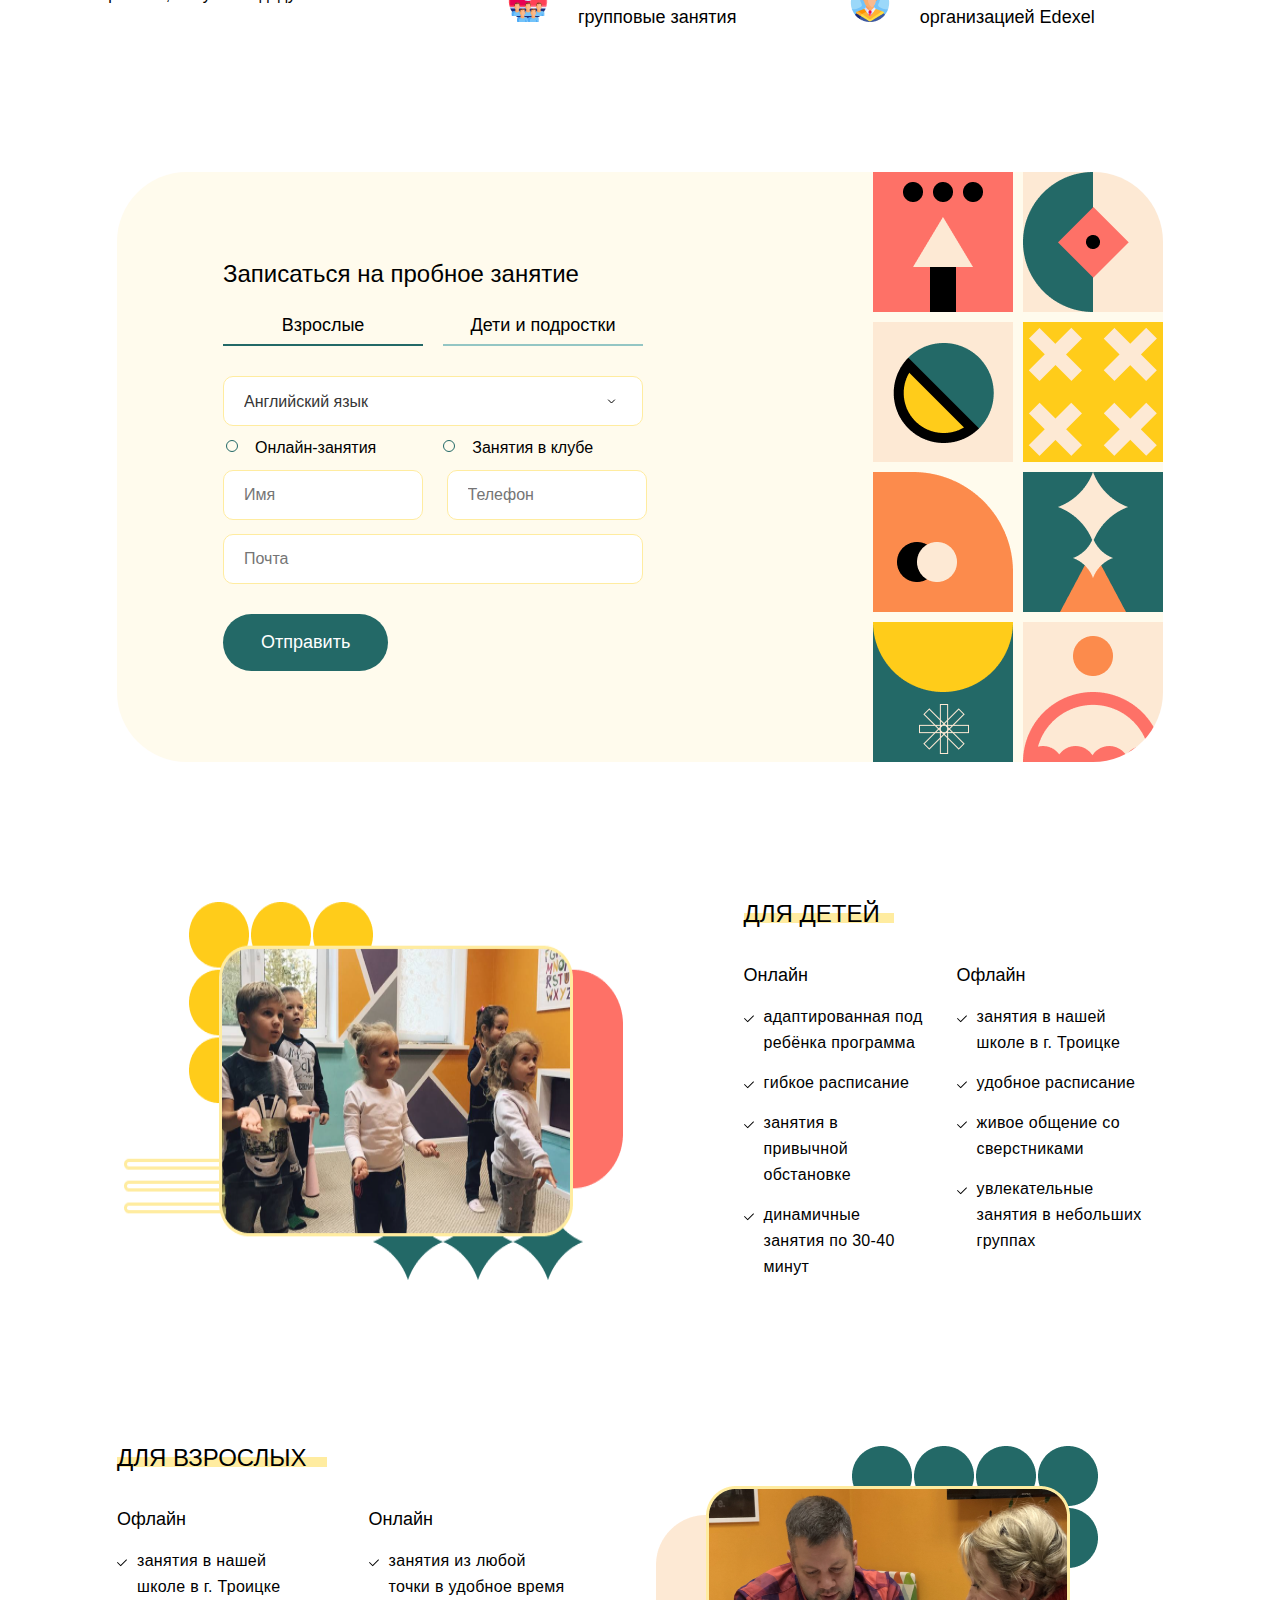
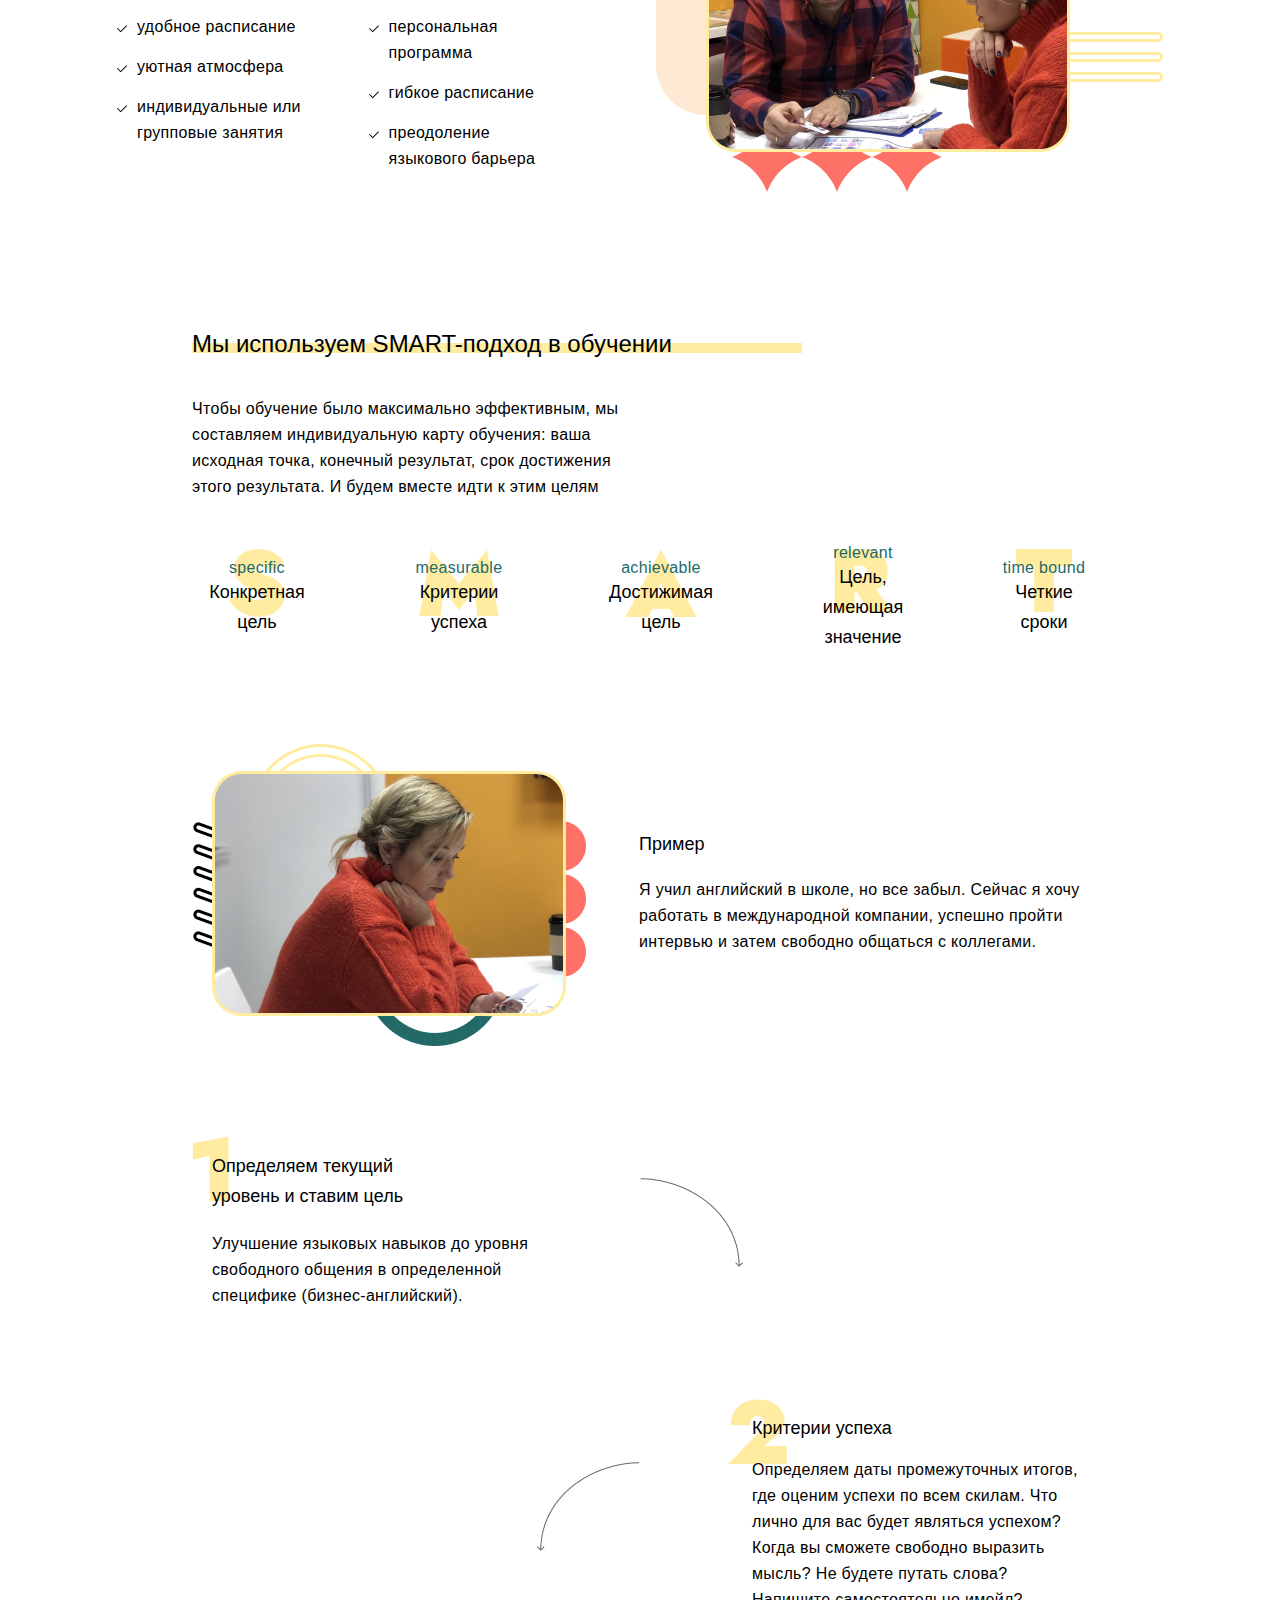
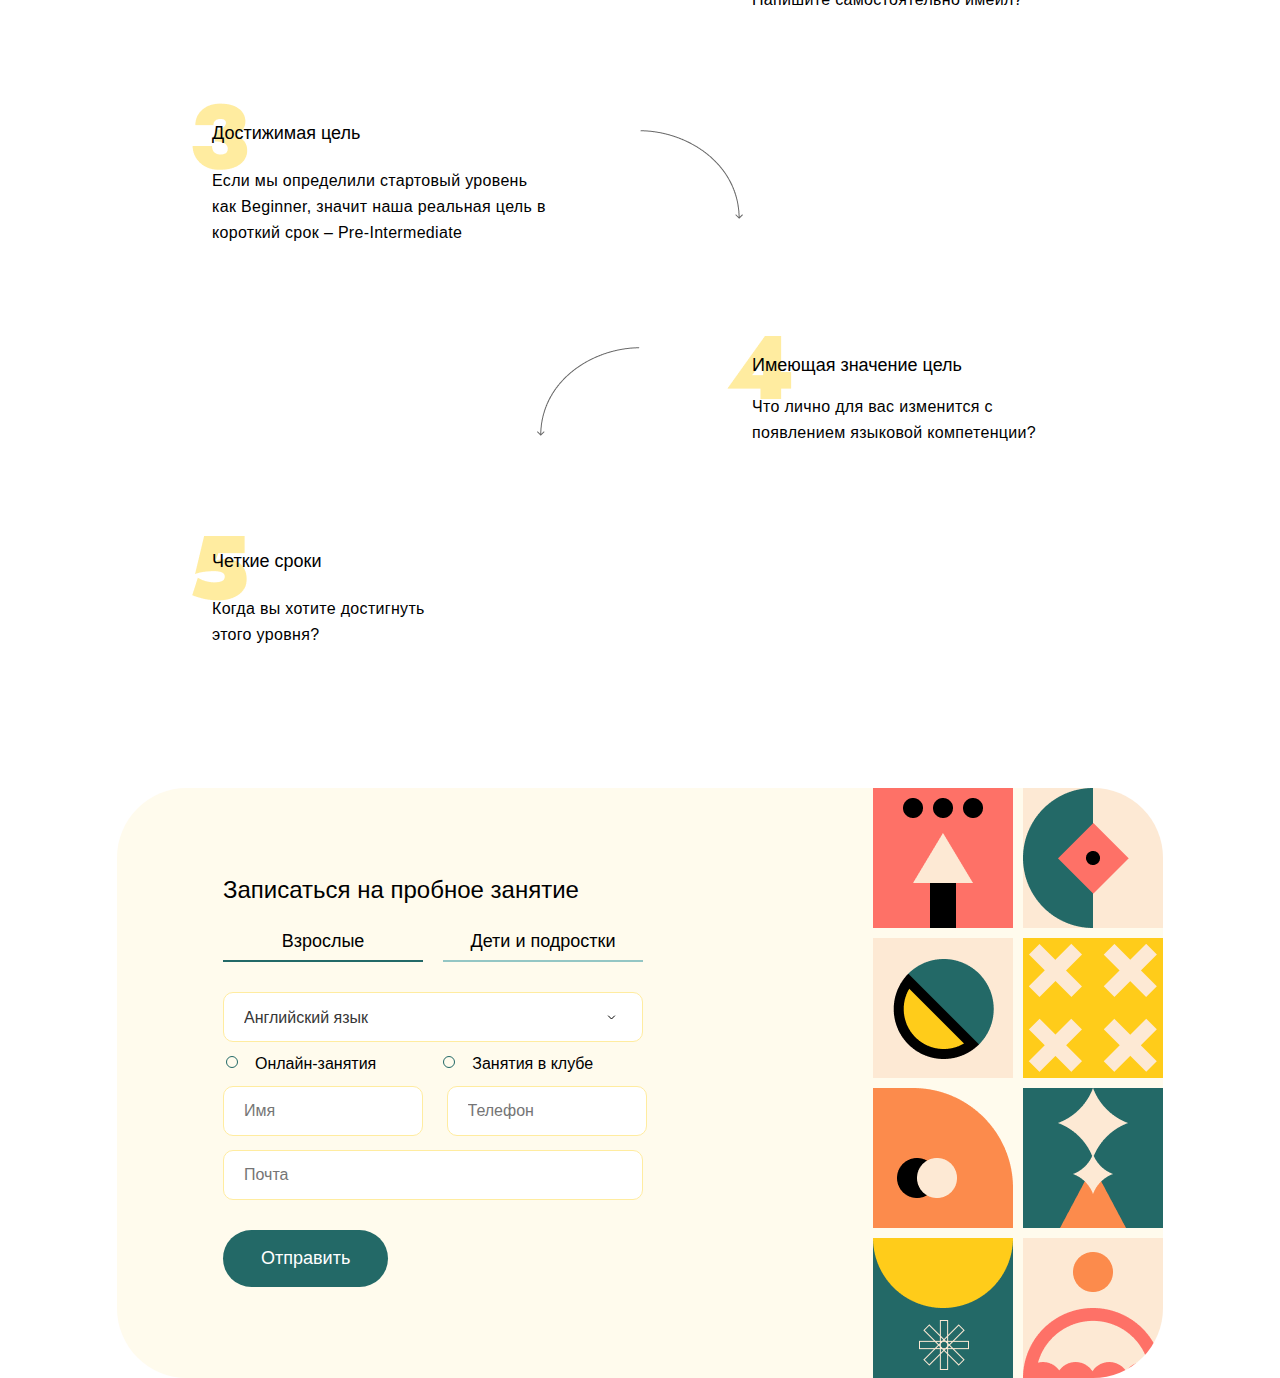
==== commit 6b873ded: "add sections smart and add form" ====
--- a/index.html
+++ b/index.html
@@ -50,7 +50,7 @@
     <section class="learn">
         <div class="title">
             <div class="title__rectangle"></div>
-            <h2 class="learn__title">У НАС ВЫ МОЖЕТЕ ВЫУЧИТЬ:</h2>
+            <h2 class="title__text">У НАС ВЫ МОЖЕТЕ ВЫУЧИТЬ:</h2>
         </div>
         <div class="learn__language">
             <h3 class="learn__language_english">Английский</h3>
@@ -63,7 +63,7 @@
         <div class="description">
             <div class="title">
                 <div class="title__rectangle"></div>
-                <h2 class="learn__title">ПОЧЕМУ SPEAKY SCHOOL?</h2>
+                <h2 class="title__text">ПОЧЕМУ SPEAKY SCHOOL?</h2>
             </div>
             <p class="description__text">
                 Ежегодно наши ученики успешно сдают международные экзамены, поступают в престижные российские и европейские учебные заведения. 
@@ -126,7 +126,7 @@
                     <p class="text margin">занятия в нашей школе в г. Троицке</p>
                     <p class="text margin">удобное расписание</p>
                     <p class="text margin">живое общение со сверстниками</p>
-                    <p class="text">индивидуальные или групповые занятия</p>
+                    <p class="text">увлекательные занятия в небольших группах</p>
                 </div>
             </div>
         </div>
@@ -156,5 +156,100 @@
         </div>
         <img src="/img/main/info_adults.png" alt="info_adults">
     </section>
+    <section class="smart">
+        <div class="title">
+            <div class="title__rectangle"></div>
+            <h2 class="title__text">Мы используем SMART-подход в обучении</h2>
+        </div>
+        <p class="smart__text">Чтобы обучение было максимально эффективным, мы составляем индивидуальную карту обучения: ваша исходная точка, конечный результат, срок достижения этого результата. И будем вместе идти к этим целям</p>
+        <div class="smart__items">
+            <div class="item item-s">
+                <p>specific</p>
+                <h3>Конкретная цель</h3>
+            </div>
+            <div class="item item-m">
+                <p>measurable</p>
+                <h3>Критерии успеха</h3>
+            </div>
+            <div class="item item-a">
+                <p>achievable</p>
+                <h3>Достижимая цель</h3>
+            </div>
+            <div class="item item-r">
+                <p>relevant</p>
+                <h3>Цель, имеющая значение</h3>
+            </div>
+            <div class="item item-t">
+                <p>time bound</p>
+                <h3>Четкие сроки</h3>
+            </div>
+        </div>
+        <div class="example">
+            <img src="/img/main/example.png" alt="example">
+            <div class="left-content">
+                <h3 class="example__title">Пример</h3>
+                <p class="example__text">Я учил английский в школе, но все забыл. Сейчас я хочу работать в международной компании, успешно пройти интервью и затем свободно общаться с коллегами. </p>
+            </div>
+        </div>
+        <div class="target-1">
+            <div class="target-block">
+                <h3 class="target-1__title">Определяем текущий уровень и ставим цель</h3>
+                <p class="target-1__text">Улучшение языковых навыков до уровня свободного общения в определенной специфике (бизнес-английский).</p>
+            </div>
+            <img src="/img/main/arrow-right.png" alt="right">
+        </div>
+        <div class="target-2">
+            <img src="/img/main/arrow-left.png" alt="left">
+            <div class="target-block">
+                <h3 class="target-2__title">Критерии успеха</h3>
+                <p class="target-2__text">Определяем даты промежуточных итогов, где оценим успехи по всем скилам. Что лично для вас будет являться успехом? Когда вы сможете свободно выразить мысль? Не будете путать слова? Напишите самостоятельно имейл?</p>
+            </div>
+        </div>
+        <div class="target-3">
+            <div class="target-block">
+                <h3 class="target-3__title">Достижимая цель</h3>
+                <p class="target-3__text">Если мы определили стартовый уровень как Beginner, значит наша реальная цель в короткий срок – Pre-Intermediate</p>
+            </div>
+            <img src="/img/main/arrow-right.png" alt="right">
+        </div>
+        <div class="target-4">
+            <img src="/img/main/arrow-left.png" alt="left">
+            <div class="target-block">
+                <h3 class="target-4__title">Имеющая значение цель</h3>
+                <p class="target-4__text">Что лично для вас изменится с появлением языковой компетенции?</p>
+            </div>
+        </div>
+        <div class="target-5">
+            <div class="target-block">
+                <h3 class="target-5__title">Четкие сроки</h3>
+                <p class="target-5__text">Когда вы хотите достигнуть этого уровня?</p>
+            </div>
+        </div>
+    </section>
+    <section class="add-form">
+        <div class="add-form__title">Записаться на пробное занятие</div>
+        <div class="add-form__subtitle">
+            <h3 class="adults">Взрослые</h3>
+            <h3 class="children">Дети и подростки</h3>
+        </div>
+        <form action="#" class="form">
+            <select id="languages" class="form__select">
+                <option value="english" class="add__item">Английский язык</option>
+                <option value="germany" class="add__item">Немецкий язык</option>
+                <option value="spain" class="add__item">Испанский язык</option>
+                <option value="france" class="add__item">Французский язык</option>
+            </select>
+            <div class="form__radio">
+                <input type="radio" class="radio1" name="radio"><label for="radio">Онлайн-занятия</label>
+                <input type="radio" class="radio2" name="radio"><label for="radio">Занятия в клубе</label>
+            </div>
+            <div class="form__name-phone">
+                <input type="text" name="name" class="under-inputs input-name" placeholder="Имя">
+                <input type="phone" name="phone" class="under-inputs input-phone" placeholder="Телефон">
+            </div>
+            <input type="email" name="e-mail" class="under-inputs input-email" placeholder="Почта">
+        </form>
+        <button type="submit" class="btn">Отправить</button>
+</section>
 </body>
 </html>--- a/css/style.css
+++ b/css/style.css
@@ -94,6 +94,35 @@
   font-weight: inherit;
 }
 
+.smart .title .title__rectangle, .for-adults .info .title .title__rectangle, .for-children .info .title .title__rectangle, .whyss .description .title .title__rectangle, .learn .title .title__rectangle {
+  background: #FFECA0;
+  width: 100%;
+  height: 10px;
+  position: absolute;
+  top: 0;
+  left: 0;
+  margin-top: 11px;
+}
+
+.smart .title .title__text, .for-adults .info .title .title__text, .for-children .info .title .title__text, .whyss .description .title .title__text, .learn .title .title__text {
+  margin-bottom: 40px;
+  font-size: 24px;
+  font-family: "Nextart-Heavy", Arial, Helvetica, sans-serif;
+  position: relative;
+}
+
+p {
+  font-family: "Raleway-Light", Arial, Helvetica, sans-serif;
+  font-size: 16px;
+  line-height: 26px;
+  letter-spacing: 0.02em;
+}
+
+h3 {
+  font-family: "Raleway-Medium", Arial, Helvetica, sans-serif;
+  font-size: 18px;
+}
+
 .nav {
   max-width: 1260px;
   display: -webkit-box;
@@ -172,21 +201,6 @@
   width: 375px;
   position: relative;
 }
-.learn .title .learn__title {
-  margin-bottom: 40px;
-  font-size: 24px;
-  font-family: "Nextart-Heavy", Arial, Helvetica, sans-serif;
-  position: relative;
-}
-.learn .title .title__rectangle {
-  background: #FFECA0;
-  width: 100%;
-  height: 10px;
-  position: absolute;
-  top: 0;
-  left: 0;
-  margin-top: 11px;
-}
 .learn .learn__language {
   display: -webkit-box;
   display: -ms-flexbox;
@@ -195,8 +209,6 @@
       -ms-flex-pack: justify;
           justify-content: space-between;
   height: 40px;
-  font-size: 18px;
-  font-family: "Raleway-Medium", Arial, Helvetica, sans-serif;
 }
 .learn .learn__language .learn__language_english {
   background: url(/img/main/english.png) no-repeat left;
@@ -256,25 +268,7 @@
   width: 326px;
   position: relative;
 }
-.whyss .description .title .learn__title {
-  margin-bottom: 30px;
-  font-size: 24px;
-  font-family: "Nextart-Heavy", Arial, Helvetica, sans-serif;
-  position: relative;
-}
-.whyss .description .title .title__rectangle {
-  background: #FFECA0;
-  width: 100%;
-  height: 10px;
-  position: absolute;
-  top: 0;
-  left: 0;
-  margin-top: 11px;
-}
 .whyss .description .description__text {
-  font-family: "Raleway-Light", Arial, Helvetica, sans-serif;
-  font-size: 16px;
-  line-height: 26px;
   padding-bottom: 24px;
 }
 .whyss .description__answers {
@@ -288,8 +282,6 @@
   -webkit-box-pack: justify;
       -ms-flex-pack: justify;
           justify-content: space-between;
-  font-family: "Raleway-Medium", Arial, Helvetica, sans-serif;
-  font-size: 18px;
 }
 .whyss .left {
   padding-left: 90px;
@@ -378,8 +370,6 @@
   display: -webkit-box;
   display: -ms-flexbox;
   display: flex;
-  font-family: "Raleway-Medium", Arial, Helvetica, sans-serif;
-  font-size: 18px;
 }
 .add-form .add-form__subtitle .adults {
   width: 200px;
@@ -514,21 +504,6 @@
   width: 150px;
   position: relative;
 }
-.for-children .info .title .title__text {
-  margin-bottom: 30px;
-  font-size: 24px;
-  font-family: "Nextart-Heavy", Arial, Helvetica, sans-serif;
-  position: relative;
-}
-.for-children .info .title .title__rectangle {
-  background: #FFECA0;
-  width: 100%;
-  height: 10px;
-  position: absolute;
-  top: 0;
-  left: 0;
-  margin-top: 11px;
-}
 .for-children .info .info__left-right {
   display: -webkit-box;
   display: -ms-flexbox;
@@ -557,21 +532,15 @@
   -webkit-box-pack: start;
       -ms-flex-pack: start;
           justify-content: start;
-  margin-left: 48px;
+  margin-left: 32px;
 }
 .for-children .info .subtitle {
-  font-family: "Raleway-Medium", Arial, Helvetica, sans-serif;
-  font-size: 18px;
   margin-bottom: 20px;
 }
 .for-children .info .text {
-  font-family: "Raleway-Light", Arial, Helvetica, sans-serif;
-  font-size: 16px;
-  line-height: 26px;
   background: url(/img/main/check.png) no-repeat left top;
   background-position-y: 10px;
   padding-left: 20px;
-  letter-spacing: 2%;
 }
 .for-children .info .margin {
   margin-bottom: 14px;
@@ -590,21 +559,6 @@
 .for-adults .info .title {
   width: 210px;
   position: relative;
-}
-.for-adults .info .title .title__text {
-  margin-bottom: 30px;
-  font-size: 24px;
-  font-family: "Nextart-Heavy", Arial, Helvetica, sans-serif;
-  position: relative;
-}
-.for-adults .info .title .title__rectangle {
-  background: #FFECA0;
-  width: 100%;
-  height: 10px;
-  position: absolute;
-  top: 0;
-  left: 0;
-  margin-top: 11px;
 }
 .for-adults .info .info__left-right {
   display: -webkit-box;
@@ -637,19 +591,203 @@
   margin-left: 50px;
 }
 .for-adults .info .subtitle {
-  font-family: "Raleway-Medium", Arial, Helvetica, sans-serif;
-  font-size: 18px;
   margin-bottom: 20px;
 }
 .for-adults .info .text {
-  font-family: "Raleway-Light", Arial, Helvetica, sans-serif;
-  font-size: 16px;
-  line-height: 26px;
   background: url(/img/main/check.png) no-repeat left top;
   background-position-y: 10px;
   padding-left: 20px;
-  letter-spacing: 2%;
 }
 .for-adults .info .margin {
   margin-bottom: 14px;
+}
+
+.smart {
+  max-width: 896px;
+  margin: 0 auto;
+}
+.smart .title {
+  width: 610px;
+  position: relative;
+}
+.smart .smart__text {
+  width: 427px;
+  margin-bottom: 49px;
+}
+.smart .smart__items {
+  display: -webkit-box;
+  display: -ms-flexbox;
+  display: flex;
+  -webkit-box-pack: justify;
+      -ms-flex-pack: justify;
+          justify-content: space-between;
+}
+.smart .smart__items .item {
+  display: -webkit-box;
+  display: -ms-flexbox;
+  display: flex;
+  -webkit-box-orient: vertical;
+  -webkit-box-direction: normal;
+      -ms-flex-direction: column;
+          flex-direction: column;
+  -webkit-box-pack: center;
+      -ms-flex-pack: center;
+          justify-content: center;
+  -webkit-box-align: center;
+      -ms-flex-align: center;
+          align-items: center;
+  width: 130px;
+  height: 98px;
+  text-align: center;
+}
+.smart .smart__items .item p {
+  line-height: normal;
+}
+.smart .smart__items .item h3 {
+  line-height: 30px;
+}
+.smart .smart__items .item > p:first-child {
+  color: #236967;
+}
+.smart .smart__items .item > p:last-child {
+  line-height: 26px;
+}
+.smart .smart__items .item-s {
+  background: url(/img/main/S.png) no-repeat center top;
+}
+.smart .smart__items .item-m {
+  background: url(/img/main/M.png) no-repeat center top;
+}
+.smart .smart__items .item-a {
+  background: url(/img/main/A.png) no-repeat center top;
+}
+.smart .smart__items .item-r {
+  background: url(/img/main/R.png) no-repeat center top;
+}
+.smart .smart__items .item-t {
+  width: 88px;
+  background: url(/img/main/T.png) no-repeat center top;
+}
+.smart .example {
+  display: -webkit-box;
+  display: -ms-flexbox;
+  display: flex;
+  -webkit-box-align: center;
+      -ms-flex-align: center;
+          align-items: center;
+  margin-top: 97px;
+}
+.smart .example .left-content {
+  margin-left: 53px;
+}
+.smart .example .left-content .example__text {
+  margin-top: 24px;
+}
+.smart .target-1 {
+  display: -webkit-box;
+  display: -ms-flexbox;
+  display: flex;
+  -webkit-box-align: center;
+      -ms-flex-align: center;
+          align-items: center;
+  width: 551px;
+  margin-top: 90px;
+}
+.smart .target-1 .target-block {
+  background: url(/img/main/1.png) no-repeat;
+  margin-right: 87px;
+  padding-top: 15px;
+  padding-left: 20px;
+}
+.smart .target-1 .target-1__title {
+  width: 202px;
+  margin-bottom: 20px;
+  line-height: 30px;
+}
+.smart .target-2 {
+  display: -webkit-box;
+  display: -ms-flexbox;
+  display: flex;
+  -webkit-box-align: center;
+      -ms-flex-align: center;
+          align-items: center;
+  width: 551px;
+  margin-top: 90px;
+  margin-left: auto;
+}
+.smart .target-2 .target-block {
+  background: url(/img/main/2.png) no-repeat;
+  margin-left: 87px;
+  padding-top: 20px;
+  padding-left: 25px;
+}
+.smart .target-2 .target-2__title {
+  width: 149px;
+  margin-bottom: 20px;
+}
+.smart .target-3 {
+  display: -webkit-box;
+  display: -ms-flexbox;
+  display: flex;
+  -webkit-box-align: center;
+      -ms-flex-align: center;
+          align-items: center;
+  width: 551px;
+  margin-top: 90px;
+}
+.smart .target-3 .target-block {
+  background: url(/img/main/3.png) no-repeat;
+  margin-right: 87px;
+  padding-top: 15px;
+  padding-left: 20px;
+}
+.smart .target-3 .target-3__title {
+  width: 202px;
+  margin-bottom: 20px;
+  line-height: 30px;
+}
+.smart .target-4 {
+  display: -webkit-box;
+  display: -ms-flexbox;
+  display: flex;
+  -webkit-box-align: center;
+      -ms-flex-align: center;
+          align-items: center;
+  width: 551px;
+  margin-top: 90px;
+  margin-left: auto;
+}
+.smart .target-4 .target-block {
+  background: url(/img/main/4.png) no-repeat;
+  margin-left: 87px;
+  padding-top: 20px;
+  padding-left: 25px;
+}
+.smart .target-4 .target-4__title {
+  width: 210px;
+  margin-bottom: 20px;
+}
+.smart .target-5 {
+  display: -webkit-box;
+  display: -ms-flexbox;
+  display: flex;
+  -webkit-box-align: center;
+      -ms-flex-align: center;
+          align-items: center;
+  width: 551px;
+  margin-top: 90px;
+}
+.smart .target-5 .target-block {
+  background: url(/img/main/5.png) no-repeat;
+  margin-right: 87px;
+  padding-top: 10px;
+  padding-left: 20px;
+}
+.smart .target-5 .target-5__title {
+  width: 202px;
+  margin-bottom: 20px;
+  line-height: 30px;
+}
+.smart .target-5 .target-5__text {
+  width: 213px;
 }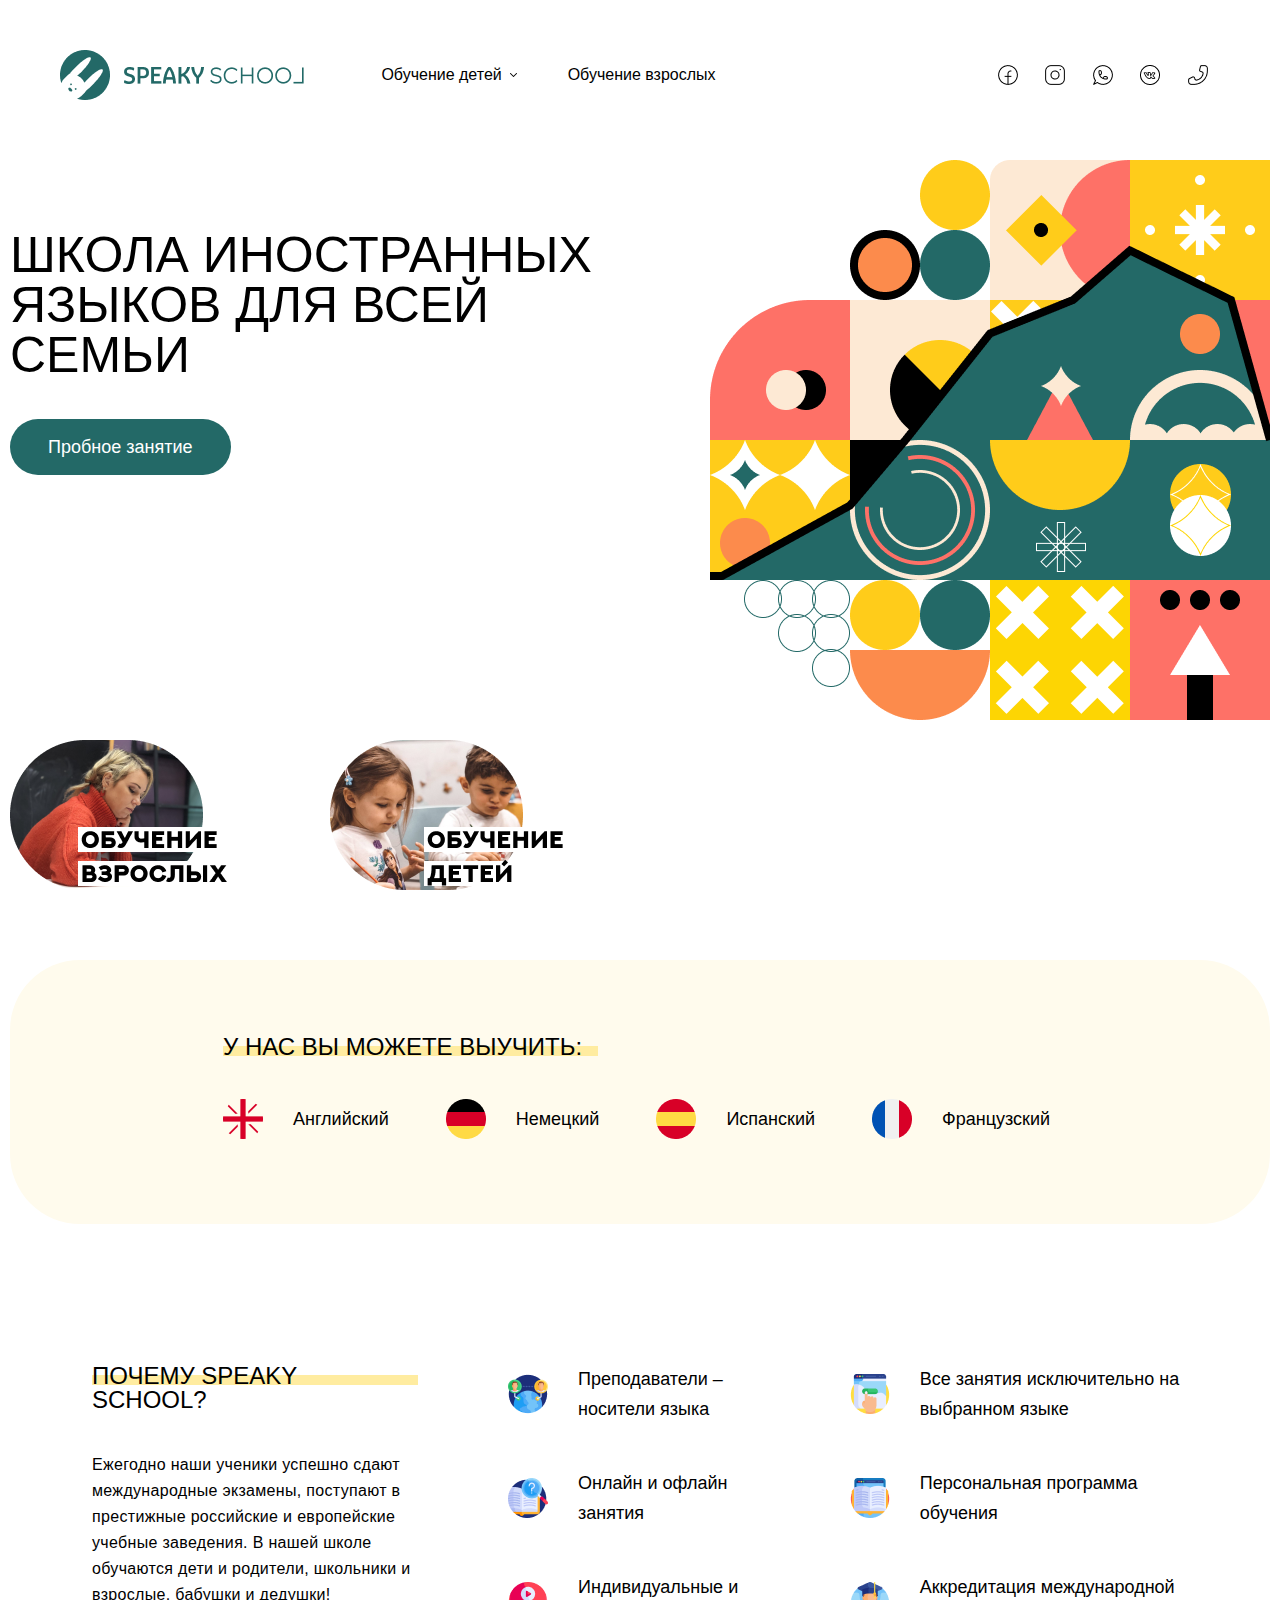
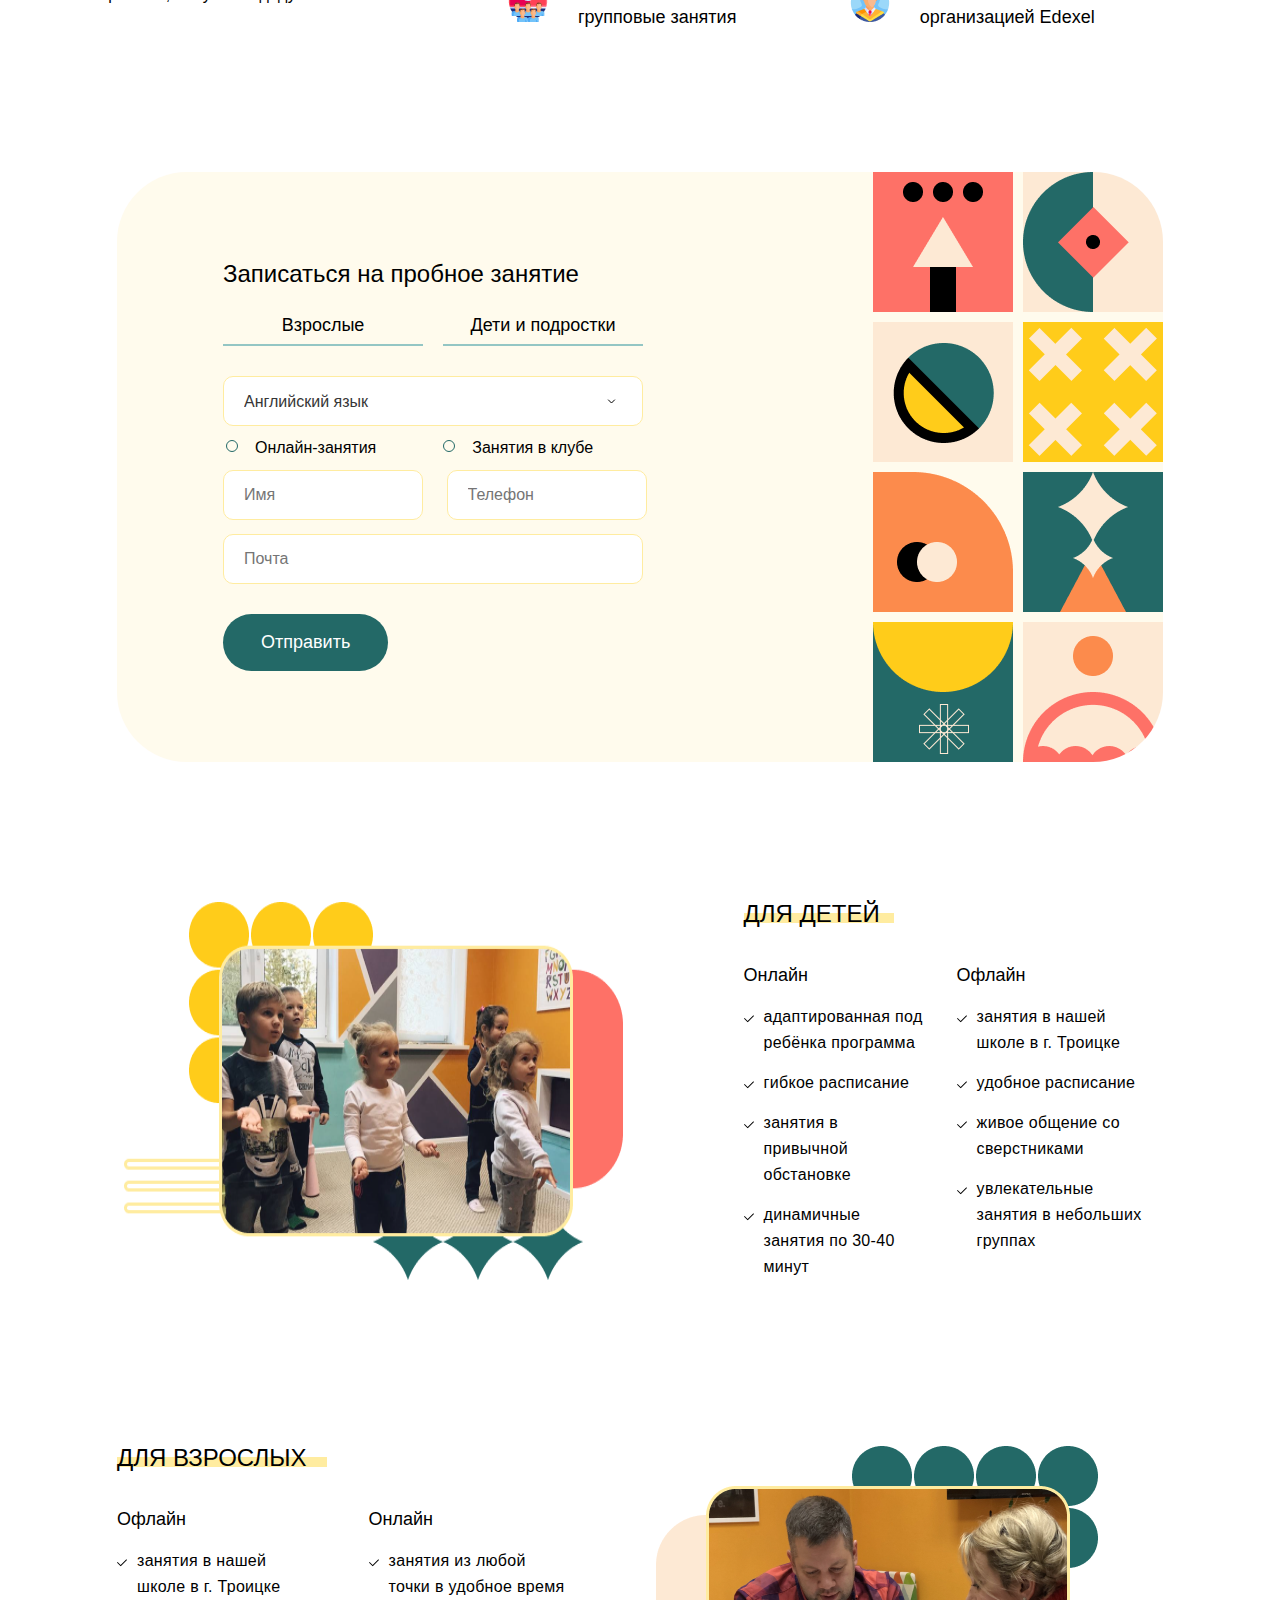
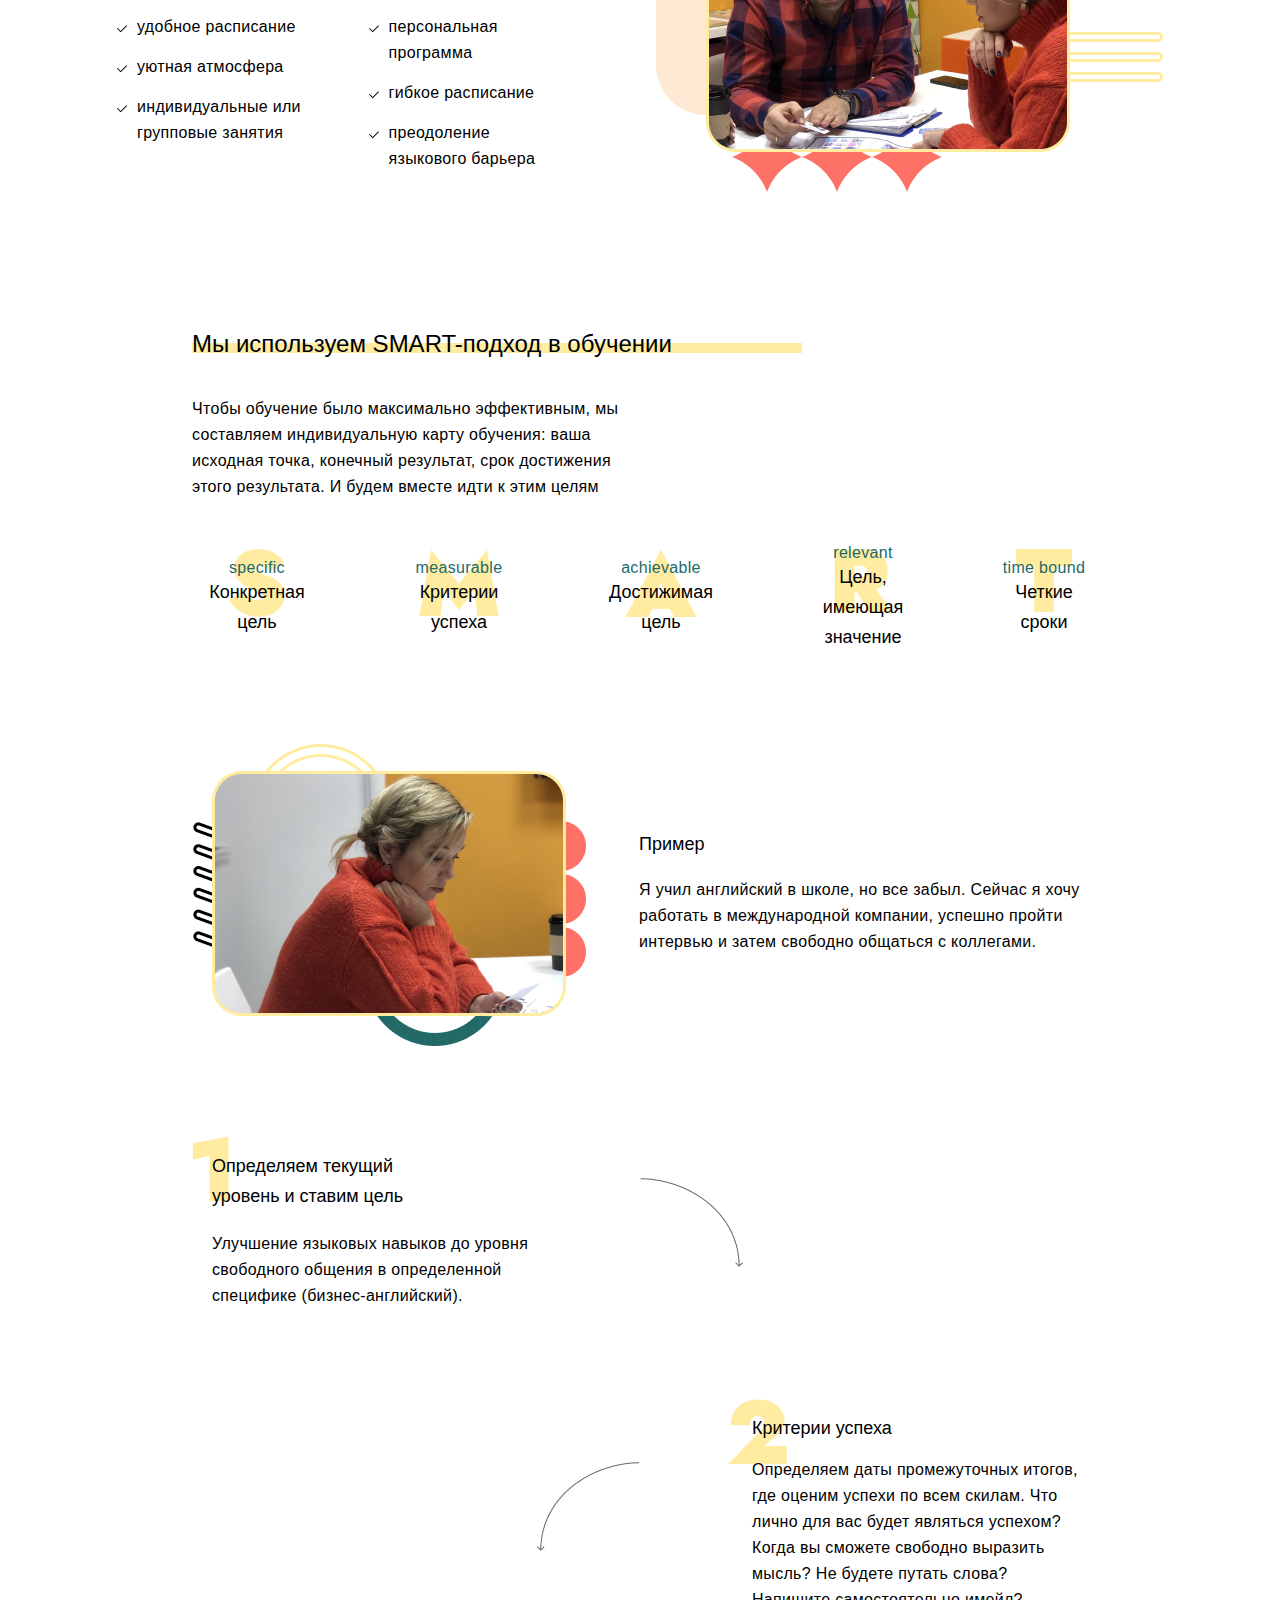
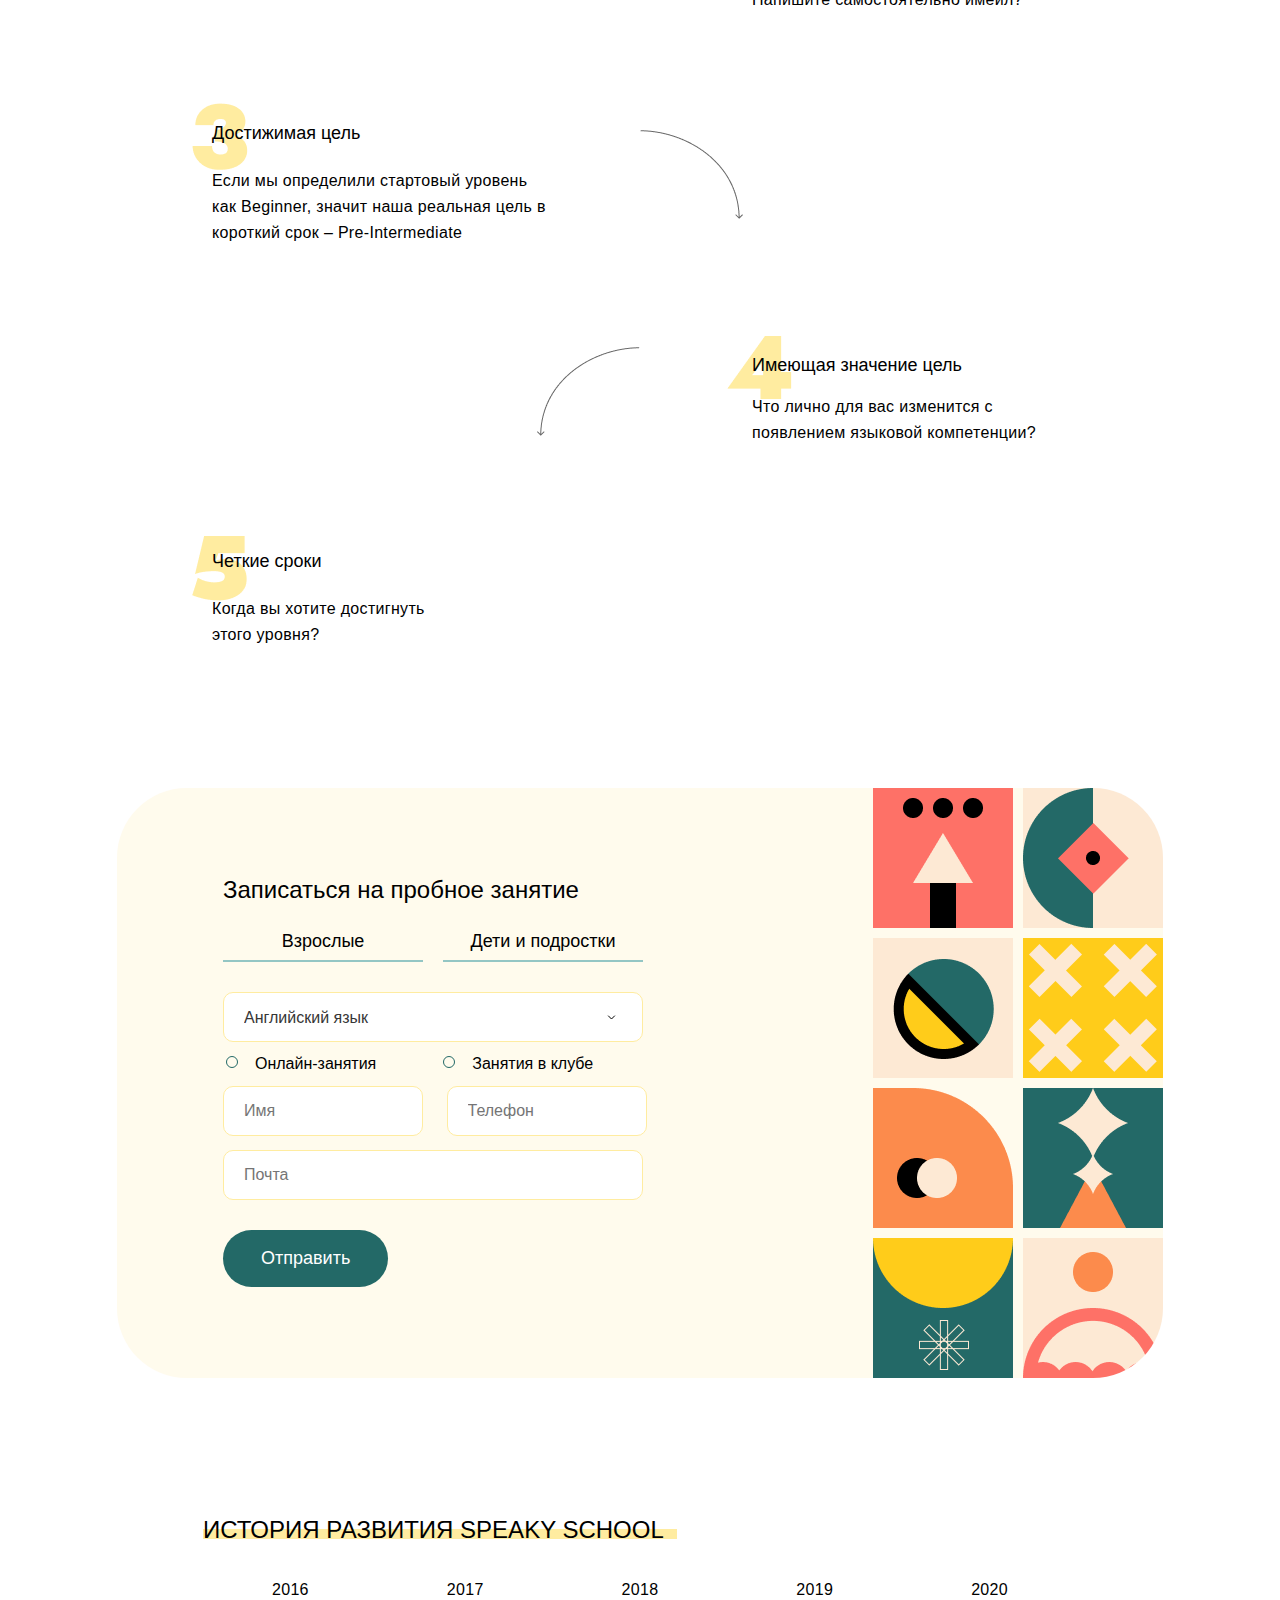
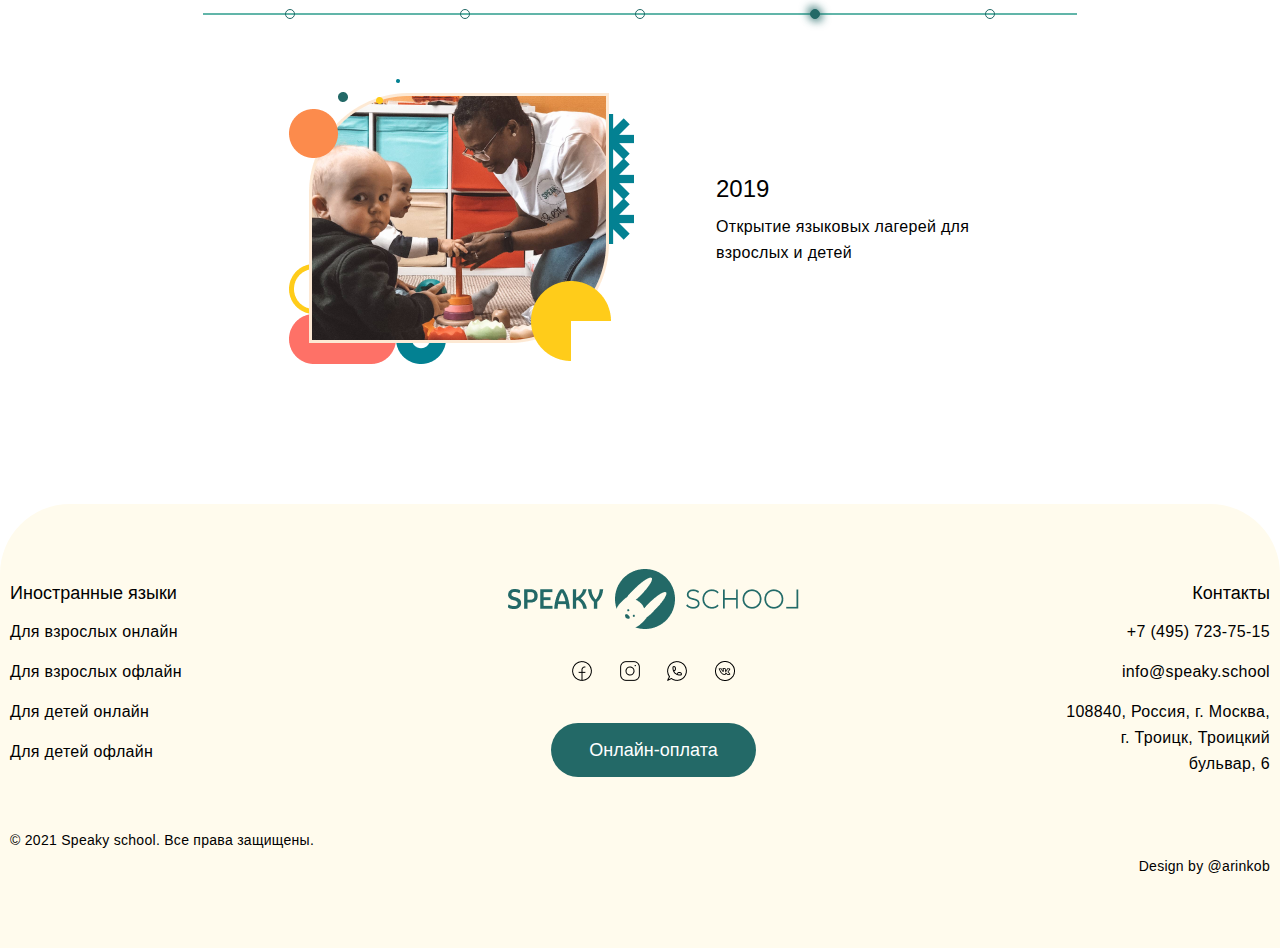
==== commit e655a2c4: "finished UI main page" ====
--- a/index.html
+++ b/index.html
@@ -95,8 +95,8 @@
                     <option value="france" class="add__item">Французский язык</option>
                 </select>
                 <div class="form__radio">
-                    <input type="radio" class="radio1" name="radio"><label for="radio">Онлайн-занятия</label>
-                    <input type="radio" class="radio2" name="radio"><label for="radio">Занятия в клубе</label>
+                    <input type="radio" class="add-radio radio1" name="radio"><label for="radio">Онлайн-занятия</label>
+                    <input type="radio" class="radio radio2" name="radio"><label for="radio">Занятия в клубе</label>
                 </div>
                 <div class="form__name-phone">
                     <input type="text" name="name" class="under-inputs input-name" placeholder="Имя">
@@ -250,6 +250,83 @@
             <input type="email" name="e-mail" class="under-inputs input-email" placeholder="Почта">
         </form>
         <button type="submit" class="btn">Отправить</button>
-</section>
+    </section>
+    <section class="history">
+        <div class="title">
+            <div class="title__rectangle"></div>
+            <h2 class="title__text">ИСТОРИЯ РАЗВИТИЯ SPEAKY SCHOOL</h2>
+        </div>
+        <form action="#" class="form-history">
+            <div class="line">
+                <div class="form-history__rectangle"></div>
+            <div class="form-history__history-line">
+                <div class="date 2016">
+                    <label for="" class="date-label">2016</label>
+                    <input type="radio" class="radio 2016__radio" name="radio">
+                </div>
+                <div class="date 2017">
+                    <label for="" class="date-label">2017</label>
+                    <input type="radio" class="radio 2017__radio" name="radio">
+                </div>
+                <div class="date 2018">
+                    <label for="" class="date-label">2018</label>
+                    <input type="radio" class="radio 2018__radio" name="radio">
+                </div>
+                <div class="date 2019">
+                    <label for="" class="date-label">2019</label>
+                    <input type="radio" checked class="radio 2019__radio" name="radio">
+                </div>
+                <div class="date 2020">
+                    <label for="" class="date-label">2020</label>
+                    <input type="radio" class="radio 2020__radio" name="radio">
+                </div>
+            </div>
+            </div>
+        </form>
+        <div class="description">
+            <img src="/img/main/history.png" alt="history">
+            <div class="description__block">
+                <h2 class="description__title">2019</h2>
+                <p class="description__text">Открытие языковых лагерей для взрослых и детей</p>
+            </div>
+        </div>
+    </section>
+    <footer class="footer">
+        <div class="main">
+            <div class="footer__links">
+                <h3 class="links__title">Иностранные языки</h3>
+                <a href="#" class="link">Для взрослых онлайн</a>
+                <a href="#" class="link">Для взрослых офлайн</a>
+                <a href="#" class="link">Для детей онлайн</a>
+                <a href="#" class="link">Для детей офлайн</a>
+                <p class="copy">© 2021 Speaky school. Все права защищены.</p>
+            </div>
+            <div class="footer__center">
+                <img src="/img/main/logo_footer.png" class="footer__logo" alt="logo">
+                <div class="center__contacts">
+                    <a href="#" class="contacts__facebook">
+                        <img src="/img/main/facebook.png" alt="facebook">
+                    </a>
+                    <a href="#" class="contacts__instagram">
+                        <img src="/img/main/instagram.png" alt="instagram">
+                    </a>
+                    <a href="#" class="contacts__whatsup">
+                        <img src="/img/main/whatsapp.png" alt="whatsapp">
+                    </a>
+                    <a href="#" class="contacts__vk">
+                        <img src="/img/main/vk.png" alt="vk">
+                    </a>
+                </div>
+                <a href="#" class="footer__btn">Онлайн-оплата</a>
+            </div>
+            <div class="footer__contacts">
+                <h3 class="contacts__title">Контакты</h3>
+                <p>+7 (495) 723-75-15</p>
+                <p>info@speaky.school</p>
+                <p>108840, Россия, г. Москва, г. Троицк, Троицкий бульвар, 6</p>
+                <p class="design">Design by @arinkob</p>
+            </div>
+        </div>
+    </footer>
 </body>
 </html>--- a/css/style.css
+++ b/css/style.css
@@ -94,7 +94,7 @@
   font-weight: inherit;
 }
 
-.smart .title .title__rectangle, .for-adults .info .title .title__rectangle, .for-children .info .title .title__rectangle, .whyss .description .title .title__rectangle, .learn .title .title__rectangle {
+.history .title .title__rectangle, .smart .title .title__rectangle, .for-adults .info .title .title__rectangle, .for-children .info .title .title__rectangle, .whyss .description .title .title__rectangle, .learn .title .title__rectangle {
   background: #FFECA0;
   width: 100%;
   height: 10px;
@@ -104,7 +104,7 @@
   margin-top: 11px;
 }
 
-.smart .title .title__text, .for-adults .info .title .title__text, .for-children .info .title .title__text, .whyss .description .title .title__text, .learn .title .title__text {
+.history .title .title__text, .smart .title .title__text, .for-adults .info .title .title__text, .for-children .info .title .title__text, .whyss .description .title .title__text, .learn .title .title__text {
   margin-bottom: 40px;
   font-size: 24px;
   font-family: "Nextart-Heavy", Arial, Helvetica, sans-serif;
@@ -370,6 +370,7 @@
   display: -webkit-box;
   display: -ms-flexbox;
   display: flex;
+  cursor: pointer;
 }
 .add-form .add-form__subtitle .adults {
   width: 200px;
@@ -386,7 +387,7 @@
   bottom: 0;
   height: 2px;
   left: 0;
-  background: #236967;
+  background: #94C6C4;
 }
 .add-form .add-form__subtitle .children {
   width: 200px;
@@ -457,6 +458,9 @@
   border: 1px solid #236967;
   border-radius: 50%;
 }
+.add-form .form .form__radio .radio2:checked {
+  border: 3px solid #236967;
+}
 .add-form .under-inputs {
   margin-top: 14px;
   width: 200px;
@@ -790,4 +794,179 @@
 }
 .smart .target-5 .target-5__text {
   width: 213px;
+}
+
+.history {
+  max-width: 874px;
+  margin: 0 auto;
+}
+.history .title {
+  width: 474px;
+  position: relative;
+}
+.history .line {
+  width: 100%;
+  position: relative;
+}
+.history .line .form-history__history-line {
+  display: -webkit-box;
+  display: -ms-flexbox;
+  display: flex;
+  -ms-flex-pack: distribute;
+      justify-content: space-around;
+}
+.history .line .form-history__history-line .date {
+  display: -webkit-box;
+  display: -ms-flexbox;
+  display: flex;
+  -webkit-box-orient: vertical;
+  -webkit-box-direction: normal;
+      -ms-flex-direction: column;
+          flex-direction: column;
+  -webkit-box-align: center;
+      -ms-flex-align: center;
+          align-items: center;
+  position: relative;
+}
+.history .line .form-history__history-line .date .date-label {
+  margin-bottom: 11px;
+  font-family: "Raleway-Light", Arial, Helvetica, sans-serif;
+  font-size: 16px;
+  letter-spacing: 0.02em;
+}
+.history .line .form-history__history-line .date .radio {
+  -webkit-appearance: none;
+     -moz-appearance: none;
+          appearance: none;
+  width: 10px;
+  height: 10px;
+  border: 1px solid #236967;
+  border-radius: 50%;
+}
+.history .line .form-history__history-line .date .radio:checked {
+  background: #236967;
+  -webkit-box-shadow: 2px 2px 10px #236967, -2px -2px 10px #236967;
+          box-shadow: 2px 2px 10px #236967, -2px -2px 10px #236967;
+}
+.history .line .form-history__rectangle {
+  background: #61B5A9;
+  width: 100%;
+  height: 2px;
+  position: absolute;
+  bottom: 0;
+  margin-bottom: 4px;
+}
+.history .description {
+  max-width: 702px;
+  margin: 60px auto;
+  display: -webkit-box;
+  display: -ms-flexbox;
+  display: flex;
+  -webkit-box-align: center;
+      -ms-flex-align: center;
+          align-items: center;
+}
+.history .description .description__block {
+  margin-left: 82px;
+}
+.history .description .description__block .description__title {
+  font-family: "Nextart-Heavy", Arial, Helvetica, sans-serif;
+  font-size: 24px;
+  margin-bottom: 13px;
+}
+
+.footer {
+  width: 100%;
+  margin-top: 140px;
+  background: #FFFBED;
+  border-top-left-radius: 70px;
+  border-top-right-radius: 70px;
+}
+.footer .main {
+  max-width: 1260px;
+  display: -webkit-box;
+  display: -ms-flexbox;
+  display: flex;
+  -webkit-box-pack: justify;
+      -ms-flex-pack: justify;
+          justify-content: space-between;
+  margin: 0 auto;
+  padding-top: 65px;
+  padding-bottom: 69px;
+}
+.footer .main .footer__links {
+  display: -webkit-box;
+  display: -ms-flexbox;
+  display: flex;
+  -webkit-box-orient: vertical;
+  -webkit-box-direction: normal;
+      -ms-flex-direction: column;
+          flex-direction: column;
+}
+.footer .main .footer__links .links__title {
+  margin-bottom: 17px;
+  margin-top: 15px;
+}
+.footer .main .footer__links .link {
+  font-family: "Raleway-Light", Arial, Helvetica, sans-serif;
+  font-size: 16px;
+  line-height: 26px;
+  letter-spacing: 0.02em;
+}
+.footer .main .footer__links .link:not(:last-of-type) {
+  margin-bottom: 14px;
+}
+.footer .main .footer__links .copy {
+  margin-top: 62px;
+  font-size: 14px;
+}
+.footer .main .footer__center {
+  display: -webkit-box;
+  display: -ms-flexbox;
+  display: flex;
+  -webkit-box-orient: vertical;
+  -webkit-box-direction: normal;
+      -ms-flex-direction: column;
+          flex-direction: column;
+  -webkit-box-align: center;
+      -ms-flex-align: center;
+          align-items: center;
+}
+.footer .main .footer__center .center__contacts {
+  margin-top: 20px;
+  margin-bottom: 30px;
+}
+.footer .main .footer__center .footer__btn {
+  border-radius: 30px;
+  padding: 18px 38px;
+  background-color: #236967;
+  color: white;
+  font-family: "Raleway-Semibold", Arial, Helvetica, sans-serif;
+  font-size: 18px;
+}
+.footer .main .footer__contacts {
+  display: -webkit-box;
+  display: -ms-flexbox;
+  display: flex;
+  -webkit-box-orient: vertical;
+  -webkit-box-direction: normal;
+      -ms-flex-direction: column;
+          flex-direction: column;
+  -webkit-box-align: end;
+      -ms-flex-align: end;
+          align-items: end;
+  width: 205px;
+  text-align: end;
+  margin-left: 72px;
+}
+.footer .main .footer__contacts .contacts__title {
+  margin-bottom: 17px;
+  margin-top: 15px;
+}
+.footer .main .footer__contacts p:not(:last-of-type) {
+  margin-bottom: 14px;
+}
+.footer .main .footer__contacts .design {
+  margin-top: 62px;
+  font-size: 14px;
 }